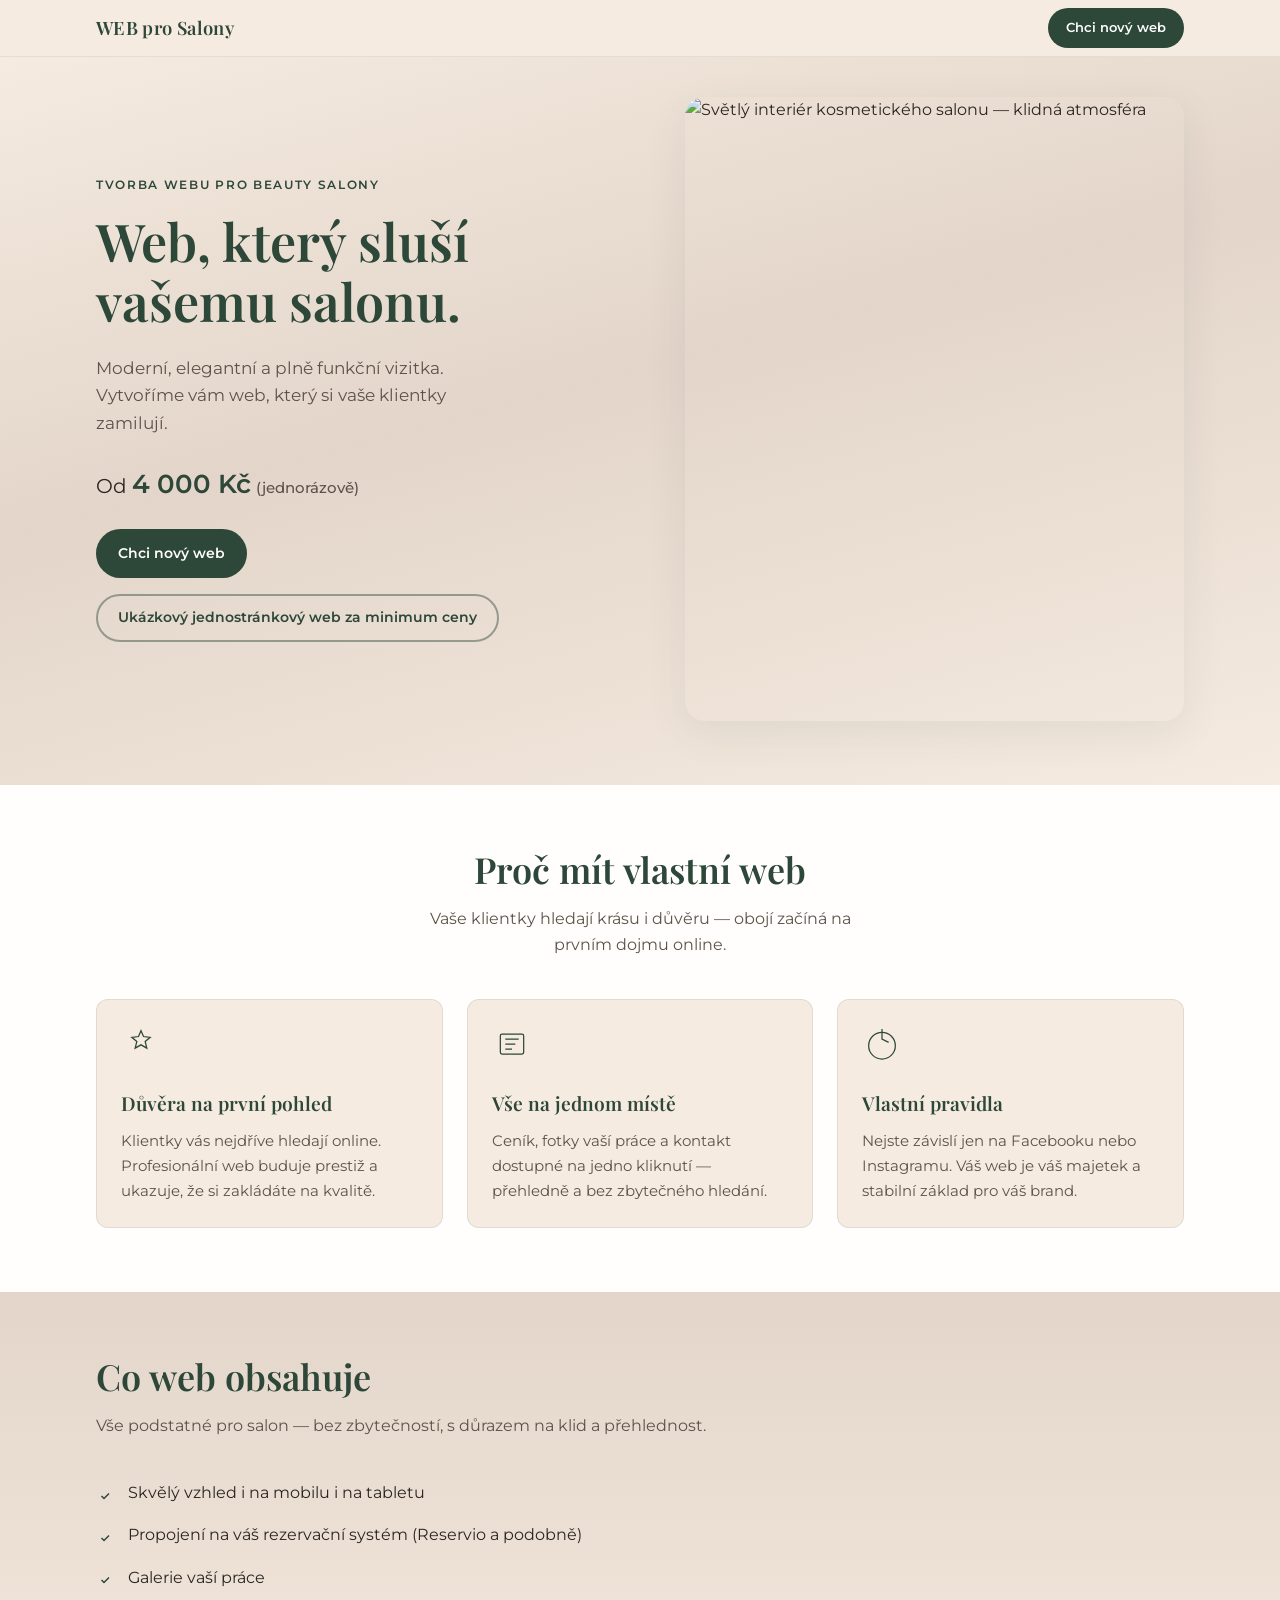
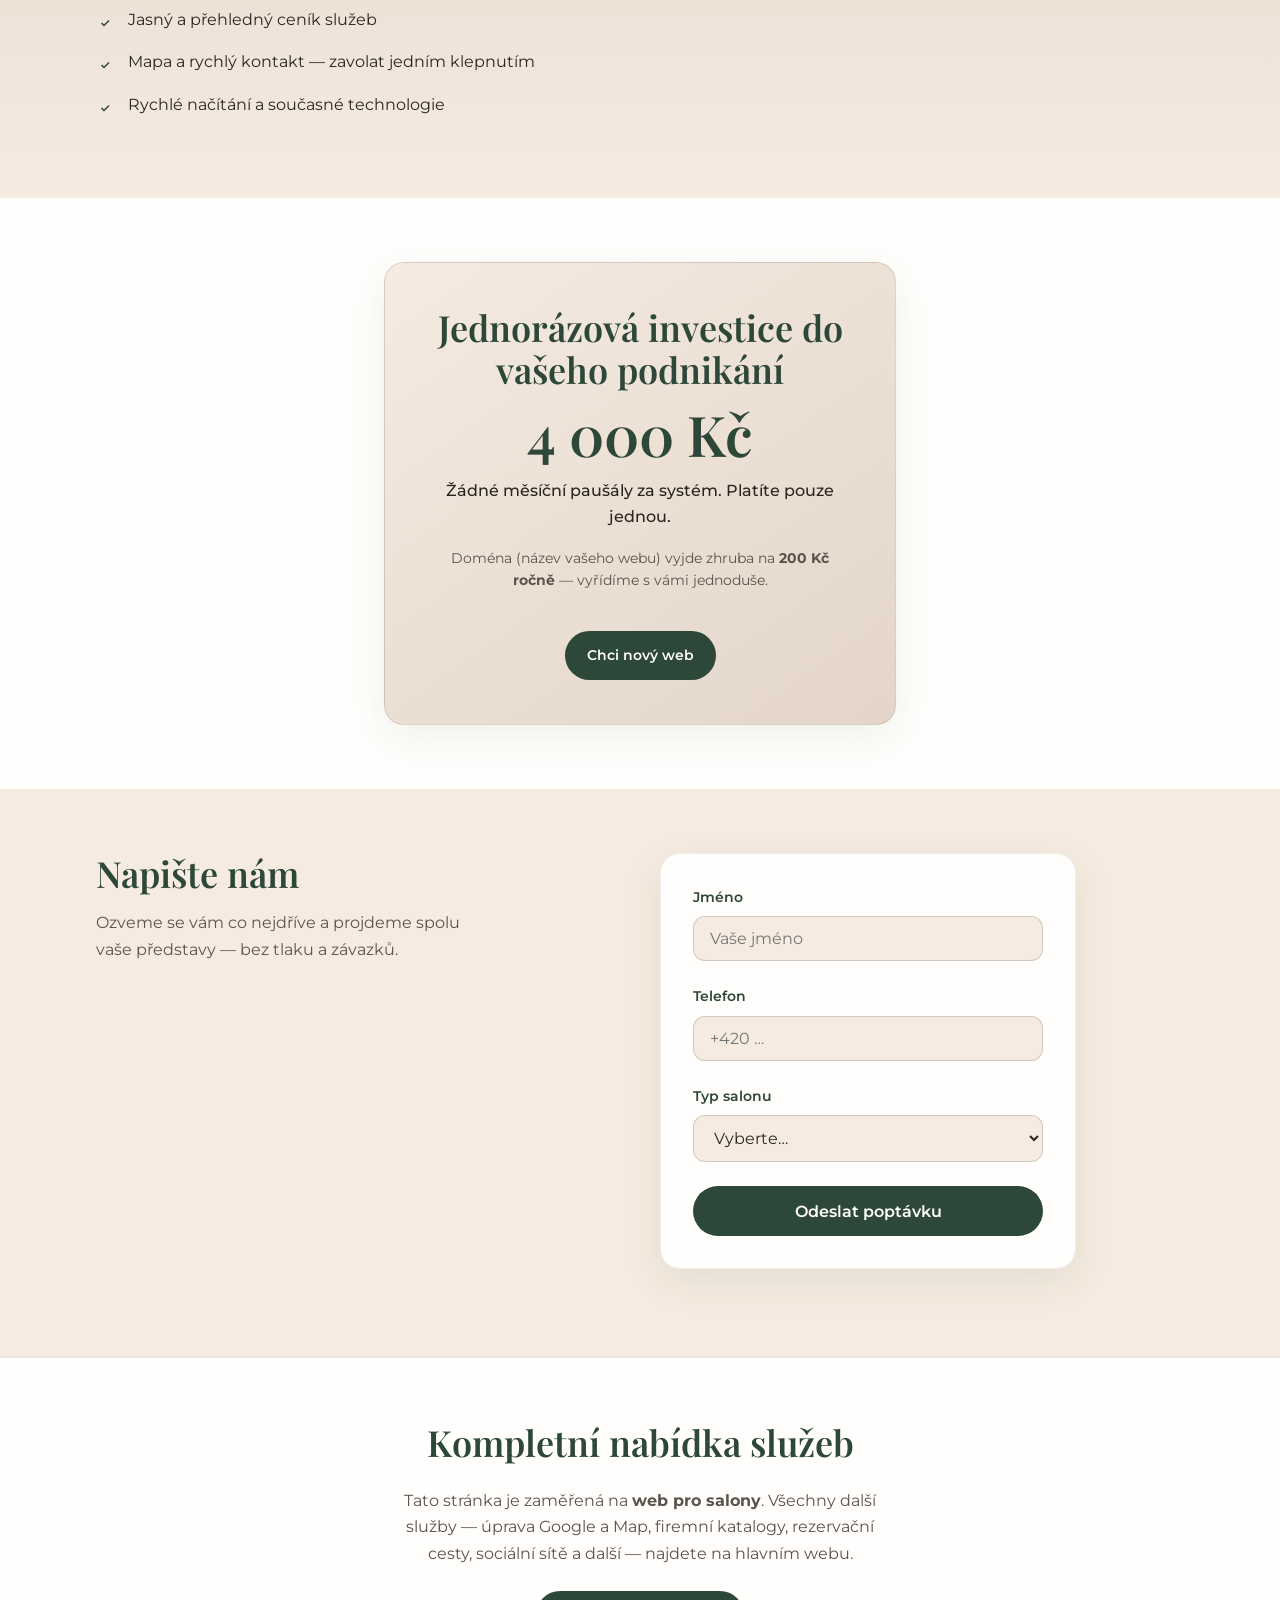
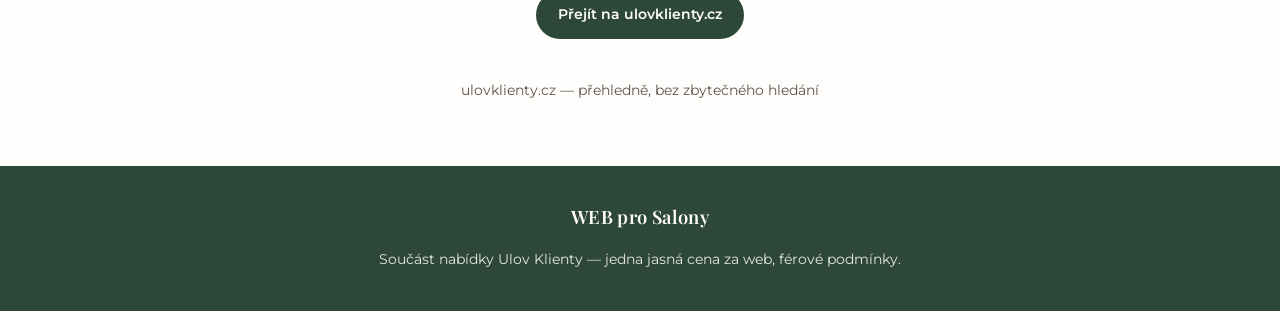
==== index.html @ bde9bd5c "Initial commit: WEB pro Salony + ukazka kadernictvi Made-with: Cursor" ====
<!DOCTYPE html>
<html lang="cs">
<head>
  <meta charset="UTF-8">
  <meta name="viewport" content="width=device-width, initial-scale=1">
  <meta name="description" content="Tvorba webu pro salony, kadeřnictví a kosmetiku od 4 000 Kč. Elegantní vizitka, rezervace, galerie. Jednorázová platba, bez měsíčních poplatků.">
  <meta name="keywords" content="web pro salon, tvorba webu pro kadeřnictví, web pro kosmetiku, vizitka salonu, webové stránky pro beauty">
  <meta name="author" content="WEB pro Salony">
  <meta name="theme-color" content="#2D4739">
  <meta property="og:title" content="WEB pro Salony — web pro váš salon od 4 000 Kč">
  <meta property="og:description" content="Moderní, elegantní web, který si vaše klientky zamilují. Jednorázově, bez paušálu.">
  <meta property="og:type" content="website">
  <meta property="og:locale" content="cs_CZ">
  <title>WEB pro Salony — web pro váš salon od 4 000 Kč</title>
  <link rel="preconnect" href="https://fonts.googleapis.com">
  <link rel="preconnect" href="https://fonts.gstatic.com" crossorigin>
  <link href="https://fonts.googleapis.com/css2?family=Montserrat:wght@400;500;600&family=Playfair+Display:ital,wght@0,500;0,600;1,500&display=swap" rel="stylesheet">
  <link rel="stylesheet" href="styles.css">
</head>
<body>
  <a class="skip-link" href="#main">Přeskočit na obsah</a>

  <header class="site-header">
    <div class="wrap site-header__inner">
      <a class="logo" href="#">WEB pro Salony</a>
      <a class="btn btn--small btn--primary" href="#kontakt">Chci nový web</a>
    </div>
  </header>

  <main id="main">
    <section class="hero" aria-labelledby="hero-title">
      <div class="wrap hero__grid">
        <div class="hero__content">
          <p class="eyebrow">Tvorba webu pro beauty salony</p>
          <h1 id="hero-title">Web, který sluší vašemu salonu.</h1>
          <p class="lead">Moderní, elegantní a plně funkční vizitka. Vytvoříme vám web, který si vaše klientky zamilují.</p>
          <p class="hero__price" aria-label="Cena od čtyř tisíc korun jednorázově">Od <strong>4&nbsp;000&nbsp;Kč</strong> <span class="hero__price-note">(jednorázově)</span></p>
          <div class="hero__actions">
            <a class="btn btn--primary" href="#kontakt">Chci nový web</a>
            <a class="btn btn--ghost" href="ukazka-kadernictvi.html">Ukázkový jednostránkový web za minimum ceny</a>
          </div>
        </div>
        <figure class="hero__figure">
          <img
            src="https://images.unsplash.com/photo-1560066984-138dadb4c035?auto=format&fit=crop&w=720&q=80"
            srcset="https://images.unsplash.com/photo-1560066984-138dadb4c035?auto=format&fit=crop&w=480&q=80 480w,
                    https://images.unsplash.com/photo-1560066984-138dadb4c035?auto=format&fit=crop&w=720&q=80 720w,
                    https://images.unsplash.com/photo-1560066984-138dadb4c035?auto=format&fit=crop&w=960&q=80 960w"
            sizes="(max-width: 768px) 100vw, 42vw"
            width="720"
            height="900"
            alt="Světlý interiér kosmetického salonu — klidná atmosféra"
            fetchpriority="high"
            decoding="async">
        </figure>
      </div>
    </section>

    <section class="section section--why" aria-labelledby="why-title">
      <div class="wrap">
        <h2 id="why-title">Proč mít vlastní web</h2>
        <p class="section__intro">Vaše klientky hledají krásu i důvěru — obojí začíná na prvním dojmu online.</p>
        <ul class="cards cards--3">
          <li class="card">
            <div class="card__icon" aria-hidden="true">
              <svg viewBox="0 0 48 48" width="40" height="40" fill="none" stroke="currentColor" stroke-width="1.5"><path d="M24 8l3 7 8 1-6 5 2 8-7-4-7 4 2-8-6-5 8-1z"/></svg>
            </div>
            <h3 class="card__title">Důvěra na první pohled</h3>
            <p>Klientky vás nejdříve hledají online. Profesionální web buduje prestiž a ukazuje, že si zakládáte na kvalitě.</p>
          </li>
          <li class="card">
            <div class="card__icon" aria-hidden="true">
              <svg viewBox="0 0 48 48" width="40" height="40" fill="none" stroke="currentColor" stroke-width="1.5"><rect x="10" y="12" width="28" height="24" rx="2"/><path d="M16 18h16M16 24h12M16 30h8"/></svg>
            </div>
            <h3 class="card__title">Vše na jednom místě</h3>
            <p>Ceník, fotky vaší práce a kontakt dostupné na jedno kliknutí — přehledně a bez zbytečného hledání.</p>
          </li>
          <li class="card">
            <div class="card__icon" aria-hidden="true">
              <svg viewBox="0 0 48 48" width="40" height="40" fill="none" stroke="currentColor" stroke-width="1.5"><path d="M24 6v12l8 4"/><circle cx="24" cy="26" r="16"/></svg>
            </div>
            <h3 class="card__title">Vlastní pravidla</h3>
            <p>Nejste závislí jen na Facebooku nebo Instagramu. Váš web je váš majetek a stabilní základ pro váš brand.</p>
          </li>
        </ul>
      </div>
    </section>

    <section class="section section--features" aria-labelledby="features-title">
      <div class="wrap features">
        <div class="features__text">
          <h2 id="features-title">Co web obsahuje</h2>
          <p class="section__intro">Vše podstatné pro salon — bez zbytečností, s důrazem na klid a přehlednost.</p>
        </div>
        <ul class="checklist">
          <li>Skvělý vzhled i na mobilu i na tabletu</li>
          <li>Propojení na váš rezervační systém (Reservio a podobně)</li>
          <li>Galerie vaší práce</li>
          <li>Jasný a přehledný ceník služeb</li>
          <li>Mapa a rychlý kontakt — zavolat jedním klepnutím</li>
          <li>Rychlé načítání a současné technologie</li>
        </ul>
      </div>
    </section>

    <section class="section section--pricing" aria-labelledby="pricing-title">
      <div class="wrap">
        <div class="pricing-box">
          <h2 id="pricing-title">Jednorázová investice do vašeho podnikání</h2>
          <p class="pricing-box__price">4&nbsp;000&nbsp;Kč</p>
          <p class="pricing-box__detail">Žádné měsíční paušály za systém. Platíte pouze jednou.</p>
          <p class="pricing-box__footnote">Doména (název vašeho webu) vyjde zhruba na <strong>200&nbsp;Kč ročně</strong> — vyřídíme s vámi jednoduše.</p>
          <a class="btn btn--primary" href="#kontakt">Chci nový web</a>
        </div>
      </div>
    </section>

    <section class="section section--contact" id="kontakt" aria-labelledby="contact-title" tabindex="-1">
      <div class="wrap contact">
        <div class="contact__intro">
          <h2 id="contact-title">Napište nám</h2>
          <p>Ozveme se vám co nejdříve a projdeme spolu vaše představy — bez tlaku a závazků.</p>
        </div>
        <form class="form" name="poptavka" method="POST" data-netlify="true" netlify-honeypot="bot-field" action="/thank-you.html">
          <input type="hidden" name="form-name" value="poptavka">
          <p class="honeypot" aria-hidden="true">
            <label>Nevyplňujte: <input name="bot-field"></label>
          </p>
          <div class="form__row">
            <label for="jmeno">Jméno</label>
            <input id="jmeno" name="jmeno" type="text" autocomplete="name" required placeholder="Vaše jméno">
          </div>
          <div class="form__row">
            <label for="telefon">Telefon</label>
            <input id="telefon" name="telefon" type="tel" autocomplete="tel" required placeholder="+420 …">
          </div>
          <div class="form__row">
            <label for="typ-salonu">Typ salonu</label>
            <select id="typ-salonu" name="typ_salonu" required>
              <option value="" disabled selected>Vyberte…</option>
              <option value="kadernictvi">Kadeřnictví</option>
              <option value="kosmetika">Kosmetika</option>
              <option value="nehty">Nehtové studio</option>
              <option value="masaz">Masáže / wellness</option>
              <option value="jine">Jiný beauty provoz</option>
            </select>
          </div>
          <button class="btn btn--primary btn--block" type="submit">Odeslat poptávku</button>
        </form>
      </div>
    </section>

    <section class="section section--hub" aria-labelledby="hub-title">
      <div class="wrap hub">
        <h2 id="hub-title">Kompletní nabídka služeb</h2>
        <p class="hub__lead">Tato stránka je zaměřená na <strong>web pro salony</strong>. Všechny další služby — úprava Google a Map, firemní katalogy, rezervační cesty, sociální sítě a další — najdete na hlavním webu.</p>
        <a class="btn btn--primary hub__cta" href="https://ulovklienty.cz" target="_blank" rel="noopener noreferrer">Přejít na ulovklienty.cz</a>
        <p class="hub__note">ulovklienty.cz — přehledně, bez zbytečného hledání</p>
      </div>
    </section>
  </main>

  <footer class="site-footer">
    <div class="wrap site-footer__inner">
      <span class="logo logo--footer">WEB pro Salony</span>
      <p class="site-footer__copy">Součást nabídky Ulov Klienty — jedna jasná cena za web, férové podmínky.</p>
    </div>
  </footer>

  <script src="script.js" defer></script>
</body>
</html>
---- styles.css ----
/* WEB pro Salony — mobile first, performance-oriented */

:root {
  --bg: #F5EBE0;
  --bg-alt: #E3D5CA;
  --accent: #2D4739;
  --accent-hover: #24382d;
  --text: #2a2520;
  --text-muted: #5c534a;
  --white: #fffefc;
  --radius: 12px;
  --radius-lg: 20px;
  --shadow: 0 12px 40px rgba(45, 71, 57, 0.08);
  --font-serif: "Playfair Display", Georgia, serif;
  --font-sans: "Montserrat", system-ui, -apple-system, sans-serif;
  --space-xs: 0.5rem;
  --space-sm: 1rem;
  --space-md: 1.5rem;
  --space-lg: 2.5rem;
  --space-xl: 4rem;
  --max: 72rem;
}

*,
*::before,
*::after {
  box-sizing: border-box;
}

html {
  scroll-behavior: smooth;
}

body {
  margin: 0;
  font-family: var(--font-sans);
  font-size: 1rem;
  line-height: 1.65;
  color: var(--text);
  background: var(--bg);
  -webkit-font-smoothing: antialiased;
}

img {
  max-width: 100%;
  height: auto;
  display: block;
}

.skip-link {
  position: absolute;
  left: -9999px;
  top: 0;
  z-index: 100;
  padding: var(--space-sm) var(--space-md);
  background: var(--accent);
  color: var(--white);
  text-decoration: none;
  font-weight: 600;
}

.skip-link:focus {
  left: var(--space-sm);
  top: var(--space-sm);
}

.wrap {
  width: 100%;
  max-width: var(--max);
  margin-inline: auto;
  padding-inline: clamp(1rem, 4vw, 2rem);
}

/* Header */
.site-header {
  position: sticky;
  top: 0;
  z-index: 50;
  background: color-mix(in srgb, var(--bg) 92%, transparent);
  backdrop-filter: blur(10px);
  border-bottom: 1px solid color-mix(in srgb, var(--accent) 8%, transparent);
}

.site-header__inner {
  display: flex;
  align-items: center;
  justify-content: space-between;
  min-height: 3.5rem;
  padding-block: var(--space-xs);
}

.logo {
  font-family: var(--font-serif);
  font-weight: 600;
  font-size: clamp(1rem, 2.8vw, 1.15rem);
  color: var(--accent);
  text-decoration: none;
  letter-spacing: 0.02em;
  line-height: 1.2;
}

.logo--footer {
  color: var(--white);
}

/* Buttons */
.btn {
  display: inline-flex;
  align-items: center;
  justify-content: center;
  gap: 0.35em;
  padding: 0.65rem 1.25rem;
  font-family: var(--font-sans);
  font-size: 0.9rem;
  font-weight: 600;
  text-decoration: none;
  border-radius: 999px;
  border: 2px solid transparent;
  cursor: pointer;
  transition: background 0.2s, color 0.2s, border-color 0.2s, transform 0.15s;
}

/* Zabránit výchozí modré / fialové u odkazů-tlačítek */
.btn:link,
.btn:visited {
  text-decoration: none;
}

.btn--primary:link,
.btn--primary:visited {
  color: var(--white);
}

.btn--ghost:link,
.btn--ghost:visited {
  color: var(--accent);
}

.btn:active {
  transform: scale(0.98);
}

.btn--small {
  padding: 0.45rem 1rem;
  font-size: 0.8rem;
}

.btn--primary {
  background: var(--accent);
  color: var(--white);
}

.btn--primary:hover,
.btn--primary:focus-visible {
  background: var(--accent-hover);
  outline: none;
}

.btn--ghost {
  background: transparent;
  color: var(--accent);
  border: 2px solid color-mix(in srgb, var(--accent) 45%, transparent);
}

.btn--ghost:hover,
.btn--ghost:focus-visible {
  background: color-mix(in srgb, var(--accent) 10%, transparent);
  border-color: var(--accent);
  outline: none;
}

.hero__actions {
  display: flex;
  flex-direction: column;
  align-items: stretch;
  gap: var(--space-sm);
  width: 100%;
}

@media (min-width: 520px) {
  .hero__actions {
    flex-direction: row;
    flex-wrap: wrap;
    align-items: center;
  }

  .hero__actions .btn {
    width: auto;
    text-align: center;
  }
}

.btn--block {
  width: 100%;
  padding: 0.85rem 1.5rem;
  font-size: 1rem;
}

/* Hero */
.hero {
  padding-block: var(--space-lg) var(--space-xl);
  background: linear-gradient(165deg, var(--bg) 0%, var(--bg-alt) 45%, var(--bg) 100%);
}

.hero__grid {
  display: grid;
  gap: var(--space-lg);
  align-items: center;
}

.hero__content {
  order: 2;
}

.hero__figure {
  order: 1;
  margin: 0;
  border-radius: var(--radius-lg);
  overflow: hidden;
  box-shadow: var(--shadow);
}

.hero__figure img {
  width: 100%;
  aspect-ratio: 4 / 5;
  object-fit: cover;
}

.eyebrow {
  font-size: 0.75rem;
  font-weight: 600;
  letter-spacing: 0.14em;
  text-transform: uppercase;
  color: var(--accent);
  margin: 0 0 var(--space-sm);
}

.hero h1,
.section h2 {
  font-family: var(--font-serif);
  font-weight: 600;
  line-height: 1.15;
  color: var(--accent);
  margin: 0 0 var(--space-md);
}

.hero h1 {
  font-size: clamp(2rem, 6vw, 3.25rem);
}

.lead {
  font-size: 1.05rem;
  color: var(--text-muted);
  margin: 0 0 var(--space-md);
  max-width: 36ch;
}

.hero__price {
  font-size: 1.25rem;
  margin: 0 0 var(--space-md);
  color: var(--text);
}

.hero__price strong {
  font-size: 1.65rem;
  font-weight: 600;
  color: var(--accent);
}

.hero__price-note {
  font-size: 0.95rem;
  color: var(--text-muted);
  font-weight: 500;
}

/* Sections */
.section {
  padding-block: var(--space-xl);
}

.section h2 {
  font-size: clamp(1.65rem, 4vw, 2.25rem);
  text-align: center;
}

.section__intro {
  text-align: center;
  color: var(--text-muted);
  max-width: 42ch;
  margin: -0.5rem auto var(--space-lg);
}

.section--why {
  background: var(--white);
}

.section--features {
  background: linear-gradient(180deg, var(--bg-alt) 0%, var(--bg) 100%);
}

.section--pricing {
  background: var(--white);
}

.section--contact {
  padding-bottom: calc(var(--space-xl) + var(--space-md));
}

/* Odkaz na hlavní hub služeb */
.section--hub {
  background: var(--white);
  border-top: 1px solid color-mix(in srgb, var(--accent) 12%, transparent);
  padding-block: var(--space-xl);
}

.hub {
  text-align: center;
  max-width: 36rem;
  margin-inline: auto;
}

.section--hub h2 {
  margin-bottom: var(--space-md);
}

.hub__lead {
  margin: 0 0 var(--space-md);
  color: var(--text-muted);
  line-height: 1.65;
}

.hub__cta {
  margin-bottom: var(--space-sm);
}

.hub__note {
  margin: var(--space-md) 0 0;
  font-size: 0.85rem;
  color: var(--text-muted);
}

/* Cards */
.cards {
  list-style: none;
  margin: 0;
  padding: 0;
  display: grid;
  gap: var(--space-md);
}

.card {
  background: var(--bg);
  border-radius: var(--radius);
  padding: var(--space-md);
  border: 1px solid color-mix(in srgb, var(--accent) 10%, transparent);
}

.card__icon {
  color: var(--accent);
  margin-bottom: var(--space-sm);
}

.card__title {
  font-family: var(--font-serif);
  font-size: 1.2rem;
  font-weight: 600;
  color: var(--accent);
  margin: 0 0 var(--space-xs);
}

.card p {
  margin: 0;
  font-size: 0.95rem;
  color: var(--text-muted);
}

/* Features checklist */
.features__text {
  margin-bottom: var(--space-md);
}

.checklist {
  list-style: none;
  margin: 0;
  padding: 0;
  max-width: 36rem;
  margin-inline: auto;
}

.checklist li {
  position: relative;
  padding-left: 2rem;
  margin-bottom: var(--space-sm);
  color: var(--text);
}

.checklist li::before {
  content: "";
  position: absolute;
  left: 0;
  top: 0.45em;
  width: 1.1rem;
  height: 1.1rem;
  border-radius: 4px;
  background: var(--accent);
  mask: url("data:image/svg+xml,%3Csvg xmlns='http://www.w3.org/2000/svg' viewBox='0 0 24 24' fill='none' stroke='white' stroke-width='3'%3E%3Cpath d='M5 12l5 5L20 7'/%3E%3C/svg%3E") center / 70% no-repeat;
  -webkit-mask: url("data:image/svg+xml,%3Csvg xmlns='http://www.w3.org/2000/svg' viewBox='0 0 24 24' fill='none' stroke='white' stroke-width='3'%3E%3Cpath d='M5 12l5 5L20 7'/%3E%3C/svg%3E") center / 70% no-repeat;
}

/* Pricing */
.pricing-box {
  max-width: 32rem;
  margin-inline: auto;
  text-align: center;
  background: linear-gradient(145deg, var(--bg) 0%, var(--bg-alt) 100%);
  border-radius: var(--radius-lg);
  padding: clamp(1.75rem, 5vw, 2.75rem);
  border: 1px solid color-mix(in srgb, var(--accent) 12%, transparent);
  box-shadow: var(--shadow);
}

.pricing-box h2 {
  margin-bottom: var(--space-sm);
}

.pricing-box__price {
  font-family: var(--font-serif);
  font-size: clamp(2.5rem, 8vw, 3.5rem);
  font-weight: 600;
  color: var(--accent);
  margin: 0 0 var(--space-sm);
  line-height: 1;
}

.pricing-box__detail {
  margin: 0 0 var(--space-sm);
  font-weight: 500;
}

.pricing-box__footnote {
  font-size: 0.9rem;
  color: var(--text-muted);
  margin: 0 0 var(--space-lg);
  line-height: 1.55;
}

/* Contact */
.contact {
  display: grid;
  gap: var(--space-lg);
}

.contact__intro h2 {
  text-align: left;
  margin-bottom: var(--space-sm);
}

.contact__intro p {
  margin: 0;
  color: var(--text-muted);
  max-width: 36ch;
}

.form {
  background: var(--white);
  border-radius: var(--radius-lg);
  padding: clamp(1.25rem, 4vw, 2rem);
  border: 1px solid color-mix(in srgb, var(--accent) 8%, transparent);
  box-shadow: var(--shadow);
  max-width: 26rem;
}

.form__row {
  margin-bottom: var(--space-md);
}

.form label {
  display: block;
  font-size: 0.85rem;
  font-weight: 600;
  color: var(--accent);
  margin-bottom: var(--space-xs);
}

.form input,
.form select {
  width: 100%;
  padding: 0.75rem 1rem;
  font-family: var(--font-sans);
  font-size: 1rem;
  border: 1px solid color-mix(in srgb, var(--text) 18%, transparent);
  border-radius: var(--radius);
  background: var(--bg);
  color: var(--text);
}

.form input:focus-visible,
.form select:focus-visible {
  outline: 2px solid var(--accent);
  outline-offset: 2px;
}

.honeypot {
  position: absolute;
  left: -9999px;
  height: 0;
  overflow: hidden;
}

/* Footer */
.site-footer {
  background: var(--accent);
  color: color-mix(in srgb, var(--white) 88%, transparent);
  padding-block: var(--space-lg);
}

.site-footer__inner {
  text-align: center;
}

.site-footer__copy {
  margin: var(--space-sm) 0 0;
  font-size: 0.85rem;
}

/* Tablet+ */
@media (min-width: 640px) {
  .cards--3 {
    grid-template-columns: repeat(3, 1fr);
    gap: var(--space-md);
  }

  .features {
    grid-template-columns: 1fr 1fr;
    align-items: start;
    gap: var(--space-lg);
  }

  .features__text {
    margin-bottom: 0;
  }

  .features__text h2,
  .features__text .section__intro {
    text-align: left;
    margin-left: 0;
    margin-right: 0;
  }

  .features__text .section__intro {
    max-width: none;
  }

  .checklist {
    margin-inline: 0;
  }

  .contact {
    grid-template-columns: 1fr 1fr;
    align-items: start;
  }
}

@media (min-width: 900px) {
  .hero__grid {
    grid-template-columns: 1fr 0.95fr;
    gap: var(--space-xl);
  }

  .hero__content {
    order: 1;
  }

  .hero__figure {
    order: 2;
  }
}

@media (prefers-reduced-motion: reduce) {
  html {
    scroll-behavior: auto;
  }

  .btn {
    transition: none;
  }
}
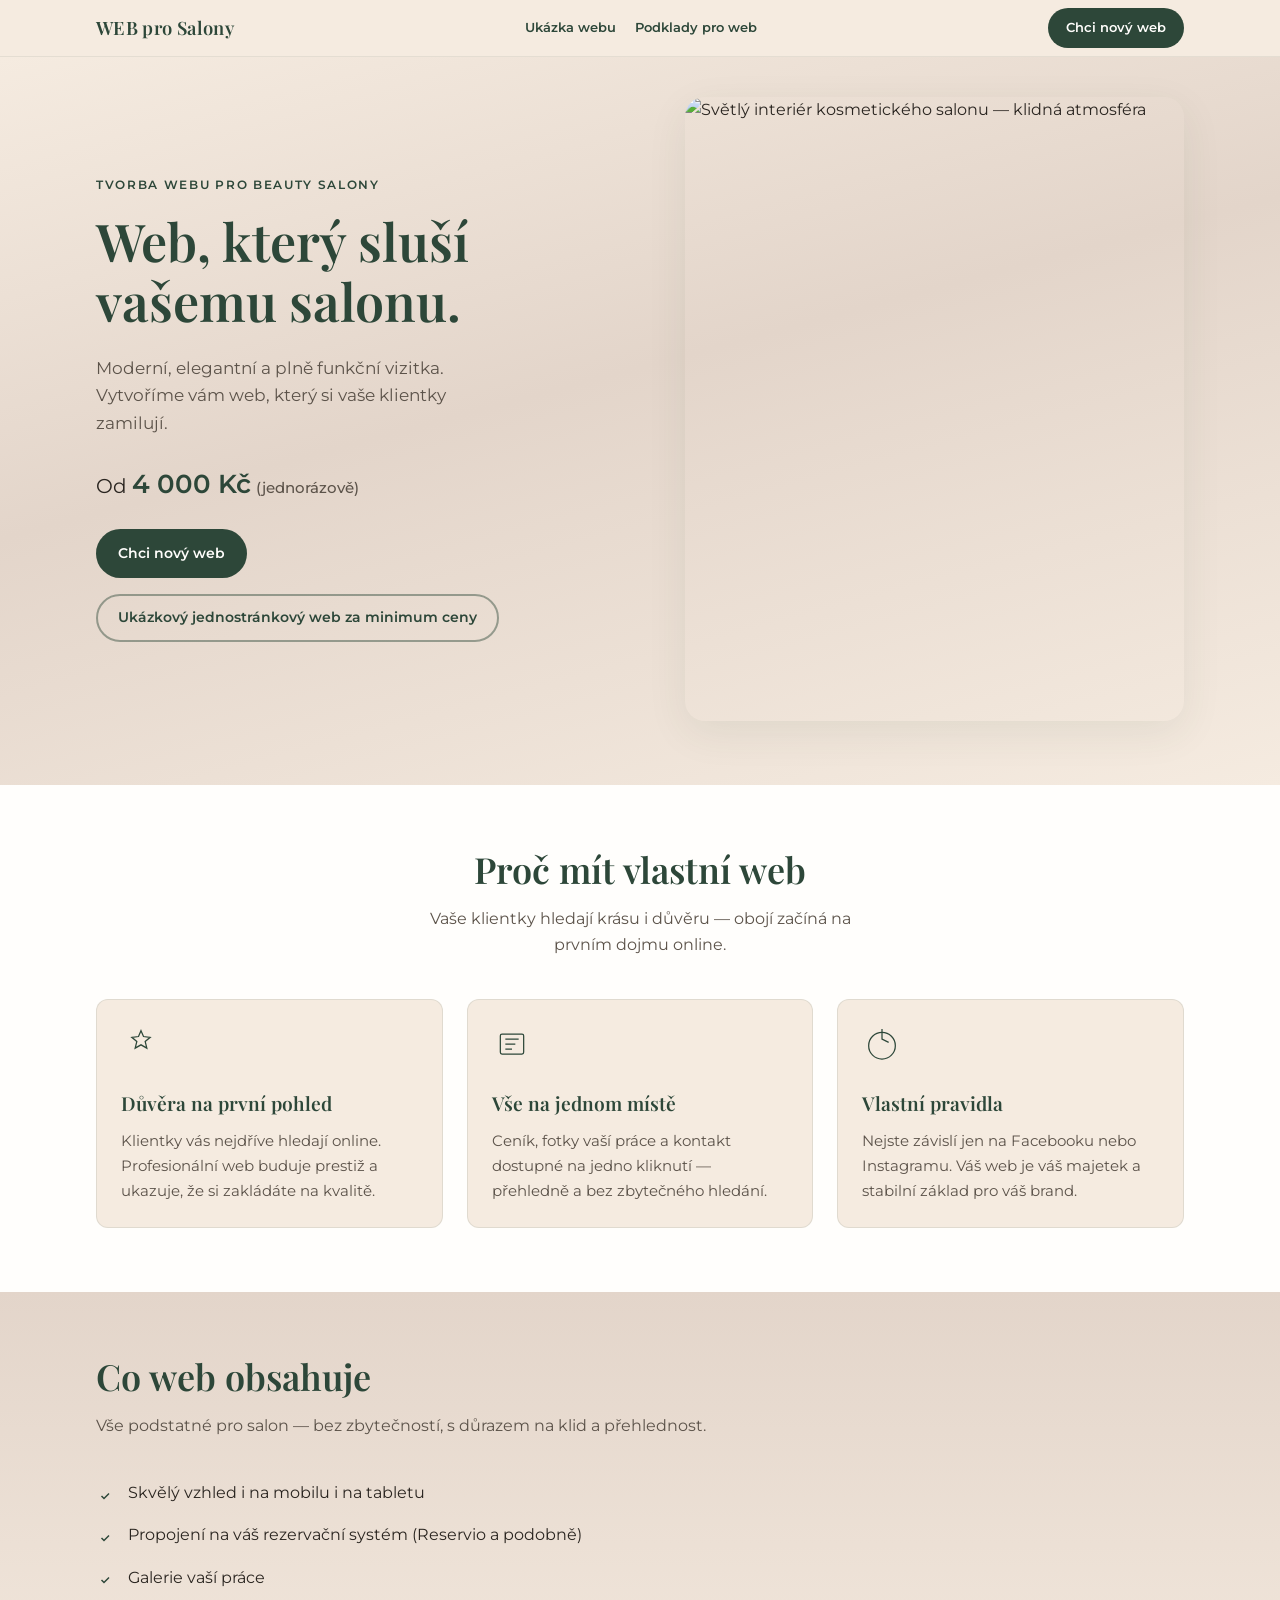
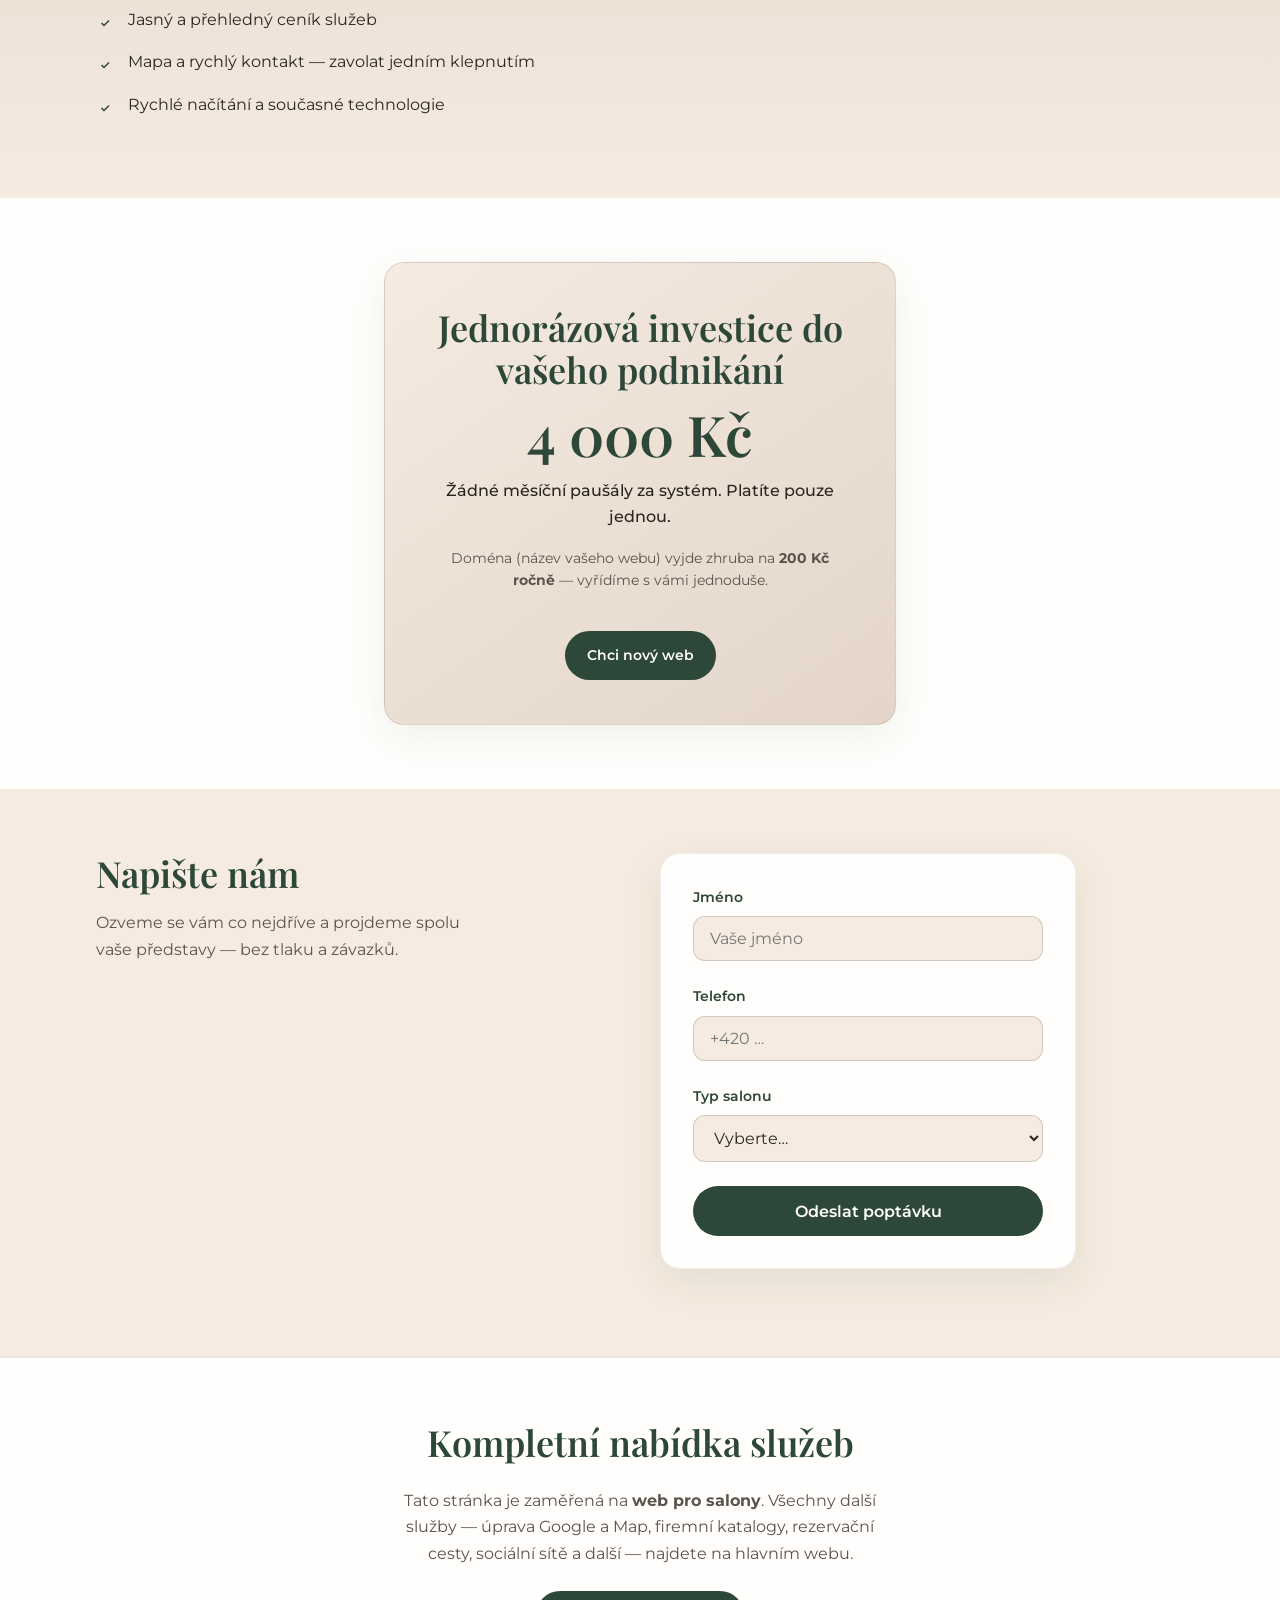
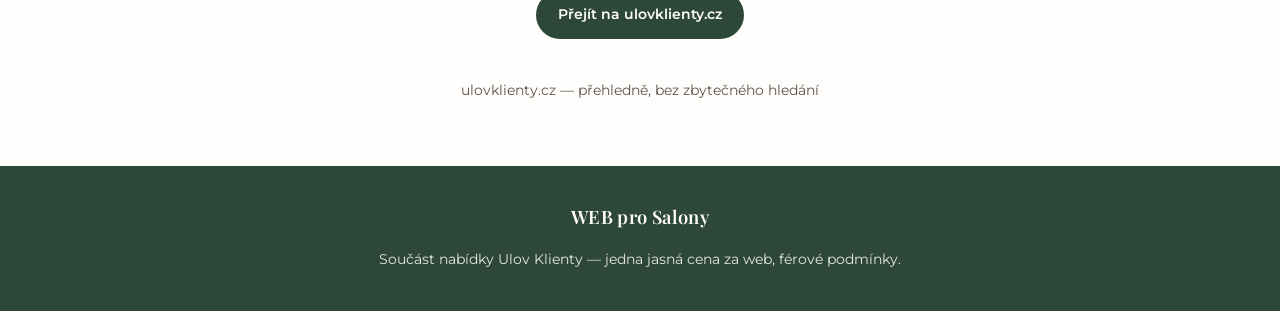
==== commit bdfc8e6b: "Přidat stránku Podklady pro web, menu v hlavičce, oprava fotky v ukázce Made-with: Cursor" ====
--- a/index.html
+++ b/index.html
@@ -22,7 +22,11 @@
 
   <header class="site-header">
     <div class="wrap site-header__inner">
-      <a class="logo" href="#">WEB pro Salony</a>
+      <a class="logo" href="index.html">WEB pro Salony</a>
+      <nav class="site-header__nav" aria-label="Menu">
+        <a href="ukazka-kadernictvi.html">Ukázka webu</a>
+        <a href="podklady-pro-vas-web.html">Podklady pro web</a>
+      </nav>
       <a class="btn btn--small btn--primary" href="#kontakt">Chci nový web</a>
     </div>
   </header>
--- a/styles.css
+++ b/styles.css
@@ -83,10 +83,47 @@
 
 .site-header__inner {
   display: flex;
+  flex-wrap: wrap;
   align-items: center;
   justify-content: space-between;
+  gap: var(--space-sm);
   min-height: 3.5rem;
   padding-block: var(--space-xs);
+}
+
+.site-header__nav {
+  display: flex;
+  flex-wrap: wrap;
+  align-items: center;
+  gap: 0.65rem 1.15rem;
+  font-size: 0.82rem;
+  font-weight: 600;
+}
+
+.site-header__nav a {
+  color: var(--accent);
+  text-decoration: none;
+  white-space: nowrap;
+}
+
+.site-header__nav a:hover,
+.site-header__nav a:focus-visible {
+  text-decoration: underline;
+}
+
+.site-header__nav a[aria-current="page"] {
+  text-decoration: underline;
+  text-underline-offset: 0.2em;
+}
+
+@media (min-width: 720px) {
+  .site-header__inner {
+    flex-wrap: nowrap;
+  }
+
+  .site-header__nav {
+    margin-inline: auto;
+  }
 }
 
 .logo {
@@ -483,7 +520,8 @@
 }
 
 .form input,
-.form select {
+.form select,
+.form textarea {
   width: 100%;
   padding: 0.75rem 1rem;
   font-family: var(--font-sans);
@@ -494,10 +532,24 @@
   color: var(--text);
 }
 
+.form textarea {
+  resize: vertical;
+  min-height: 6rem;
+  line-height: 1.55;
+}
+
 .form input:focus-visible,
-.form select:focus-visible {
+.form select:focus-visible,
+.form textarea:focus-visible {
   outline: 2px solid var(--accent);
   outline-offset: 2px;
+}
+
+.form input[type="radio"],
+.form input[type="checkbox"] {
+  width: auto;
+  margin-right: 0.5rem;
+  vertical-align: 0.15em;
 }
 
 .honeypot {
@@ -576,6 +628,258 @@
   }
 }
 
+/* Stránka „Podklady pro web“ */
+.brief-hero {
+  padding-block: var(--space-xl);
+}
+
+.brief-hero h1 {
+  font-family: var(--font-serif);
+  font-size: clamp(1.85rem, 4vw, 2.65rem);
+  color: var(--accent);
+  margin: 0 0 var(--space-sm);
+  line-height: 1.15;
+}
+
+.brief-hero .lead {
+  margin-bottom: var(--space-sm);
+}
+
+.brief-hero__note {
+  margin: 0 0 var(--space-md);
+  color: var(--text-muted);
+  max-width: 50rem;
+}
+
+.brief-toc {
+  margin: 0 0 var(--space-lg);
+  padding-left: 1.25rem;
+  max-width: 48rem;
+  color: var(--text);
+}
+
+.brief-toc li {
+  margin-bottom: var(--space-xs);
+}
+
+.brief-toc a {
+  color: var(--accent);
+  font-weight: 600;
+  text-decoration: none;
+}
+
+.brief-toc a:hover,
+.brief-toc a:focus-visible {
+  text-decoration: underline;
+}
+
+.brief-hero__actions {
+  max-width: 40rem;
+}
+
+.brief-section__inner {
+  max-width: 57.5rem;
+  margin-inline: auto;
+}
+
+.brief-section__intro {
+  text-align: left;
+  margin-left: 0;
+  margin-right: 0;
+  max-width: none;
+}
+
+.brief-form.form {
+  max-width: 57.5rem;
+}
+
+.brief-form textarea.tall {
+  min-height: 11rem;
+}
+
+.brief-form textarea.xlarge {
+  min-height: 14rem;
+}
+
+.brief-label-row {
+  display: flex;
+  flex-wrap: wrap;
+  align-items: baseline;
+  justify-content: space-between;
+  gap: var(--space-sm);
+  margin-bottom: var(--space-xs);
+}
+
+.brief-label-row label {
+  margin-bottom: 0;
+}
+
+.brief-label-row--block {
+  margin-bottom: var(--space-sm);
+}
+
+.btn--compact {
+  padding: 0.4rem 0.85rem;
+  font-size: 0.78rem;
+  white-space: normal;
+  text-align: center;
+  max-width: 100%;
+}
+
+.btn--chip {
+  display: inline-flex;
+  padding: 0.2rem 0.55rem;
+  font-size: 0.72rem;
+  font-weight: 600;
+  border: 1px solid color-mix(in srgb, var(--accent) 35%, transparent);
+  border-radius: 6px;
+  background: var(--white);
+  color: var(--accent);
+  text-decoration: none;
+  vertical-align: baseline;
+}
+
+.btn--chip:hover,
+.btn--chip:focus-visible {
+  background: color-mix(in srgb, var(--accent) 8%, transparent);
+  outline: none;
+}
+
+.brief-fieldset {
+  border: none;
+  margin: 0;
+  padding: 0;
+}
+
+.brief-fieldset legend {
+  font-size: 0.85rem;
+  font-weight: 600;
+  color: var(--accent);
+  padding: 0;
+  margin-bottom: var(--space-xs);
+}
+
+.brief-fieldset__lead {
+  margin: 0 0 var(--space-sm);
+  font-size: 0.88rem;
+}
+
+.brief-radiolist,
+.brief-checklist {
+  list-style: none;
+  margin: 0;
+  padding: 0;
+}
+
+.brief-radiolist li,
+.brief-checklist li {
+  margin-bottom: var(--space-xs);
+}
+
+.brief-radiolist label,
+.brief-checklist label {
+  font-weight: 500;
+  color: var(--text);
+  font-size: 0.95rem;
+}
+
+.form-hint {
+  font-size: 0.88rem;
+  color: var(--text-muted);
+  margin: 0 0 var(--space-xs);
+  line-height: 1.5;
+}
+
+.brief-form__status {
+  min-height: 1.5em;
+  margin: var(--space-sm) 0;
+  font-size: 0.9rem;
+}
+
+.brief-form__submit {
+  max-width: 400px;
+}
+
+.brief-form__footnote {
+  margin: var(--space-md) 0 0;
+  font-size: 0.88rem;
+  color: var(--text-muted);
+}
+
+.brief-sample h3 {
+  font-family: var(--font-serif);
+  font-size: 1.1rem;
+  color: var(--accent);
+  margin: var(--space-md) 0 var(--space-xs);
+}
+
+.brief-sample h3:first-child {
+  margin-top: 0;
+}
+
+.brief-sample p {
+  margin: 0 0 var(--space-sm);
+  font-size: 0.95rem;
+  color: var(--text-muted);
+}
+
+.brief-sample p:last-child {
+  margin-bottom: 0;
+}
+
+.brief-desc-block {
+  margin-bottom: var(--space-lg);
+}
+
+.brief-desc-block h3 {
+  font-family: var(--font-serif);
+  font-size: 1.2rem;
+  color: var(--accent);
+  margin: 0 0 var(--space-xs);
+}
+
+.brief-desc-block p {
+  margin: 0 0 var(--space-sm);
+  color: var(--text-muted);
+}
+
+.brief-desc-block .btn {
+  margin: var(--space-xs) 0 var(--space-sm);
+}
+
+.brief-doplnky-list {
+  margin: 0 0 var(--space-lg);
+  padding-left: 1.25rem;
+  color: var(--text);
+}
+
+.brief-doplnky-list li {
+  margin-bottom: var(--space-sm);
+}
+
+.brief-back {
+  margin: 0;
+}
+
+.site-footer__back {
+  margin: var(--space-md) 0 0;
+}
+
+.site-footer__back-link {
+  color: color-mix(in srgb, var(--white) 92%, transparent);
+  font-size: 0.9rem;
+  font-weight: 600;
+}
+
+.site-footer__back-link:hover,
+.site-footer__back-link:focus-visible {
+  color: var(--white);
+}
+
+.brief-checklist li:has(.brief-doplnky-opt:disabled) {
+  opacity: 0.5;
+}
+
 @media (prefers-reduced-motion: reduce) {
   html {
     scroll-behavior: auto;
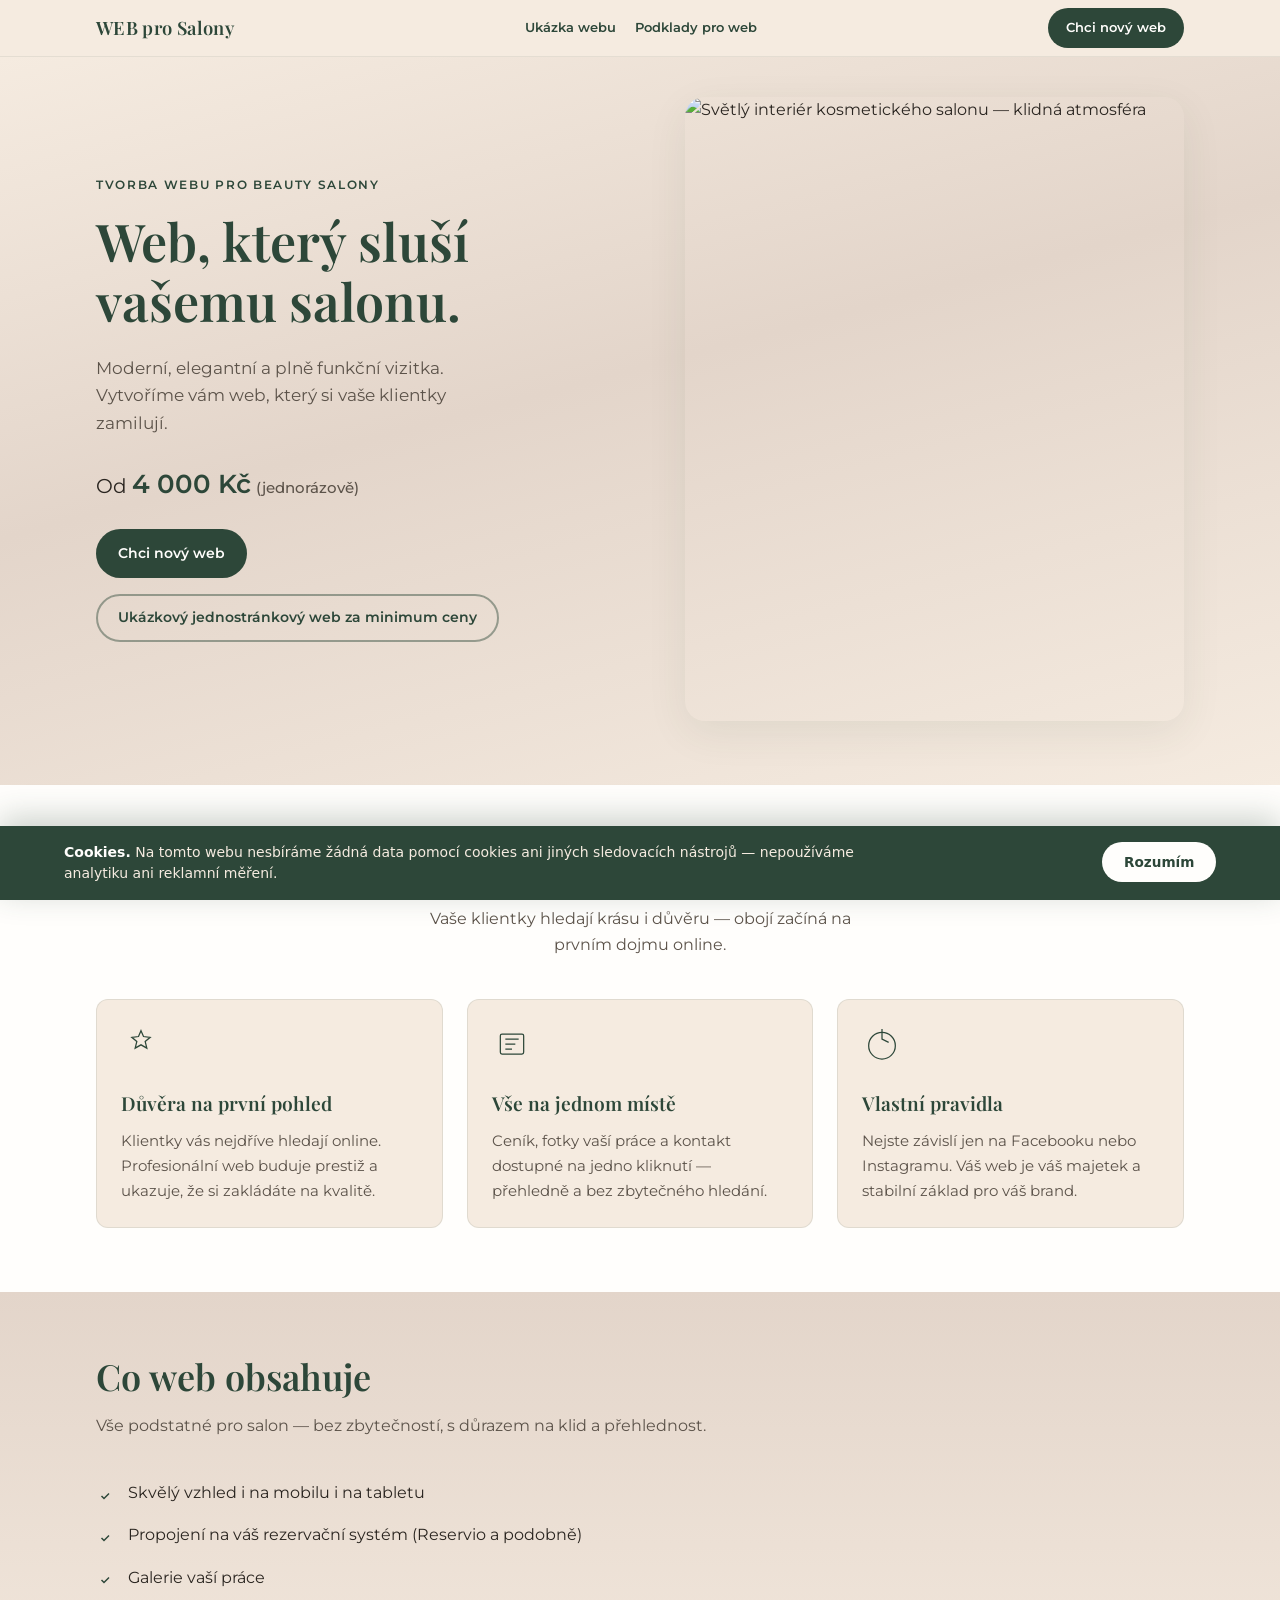
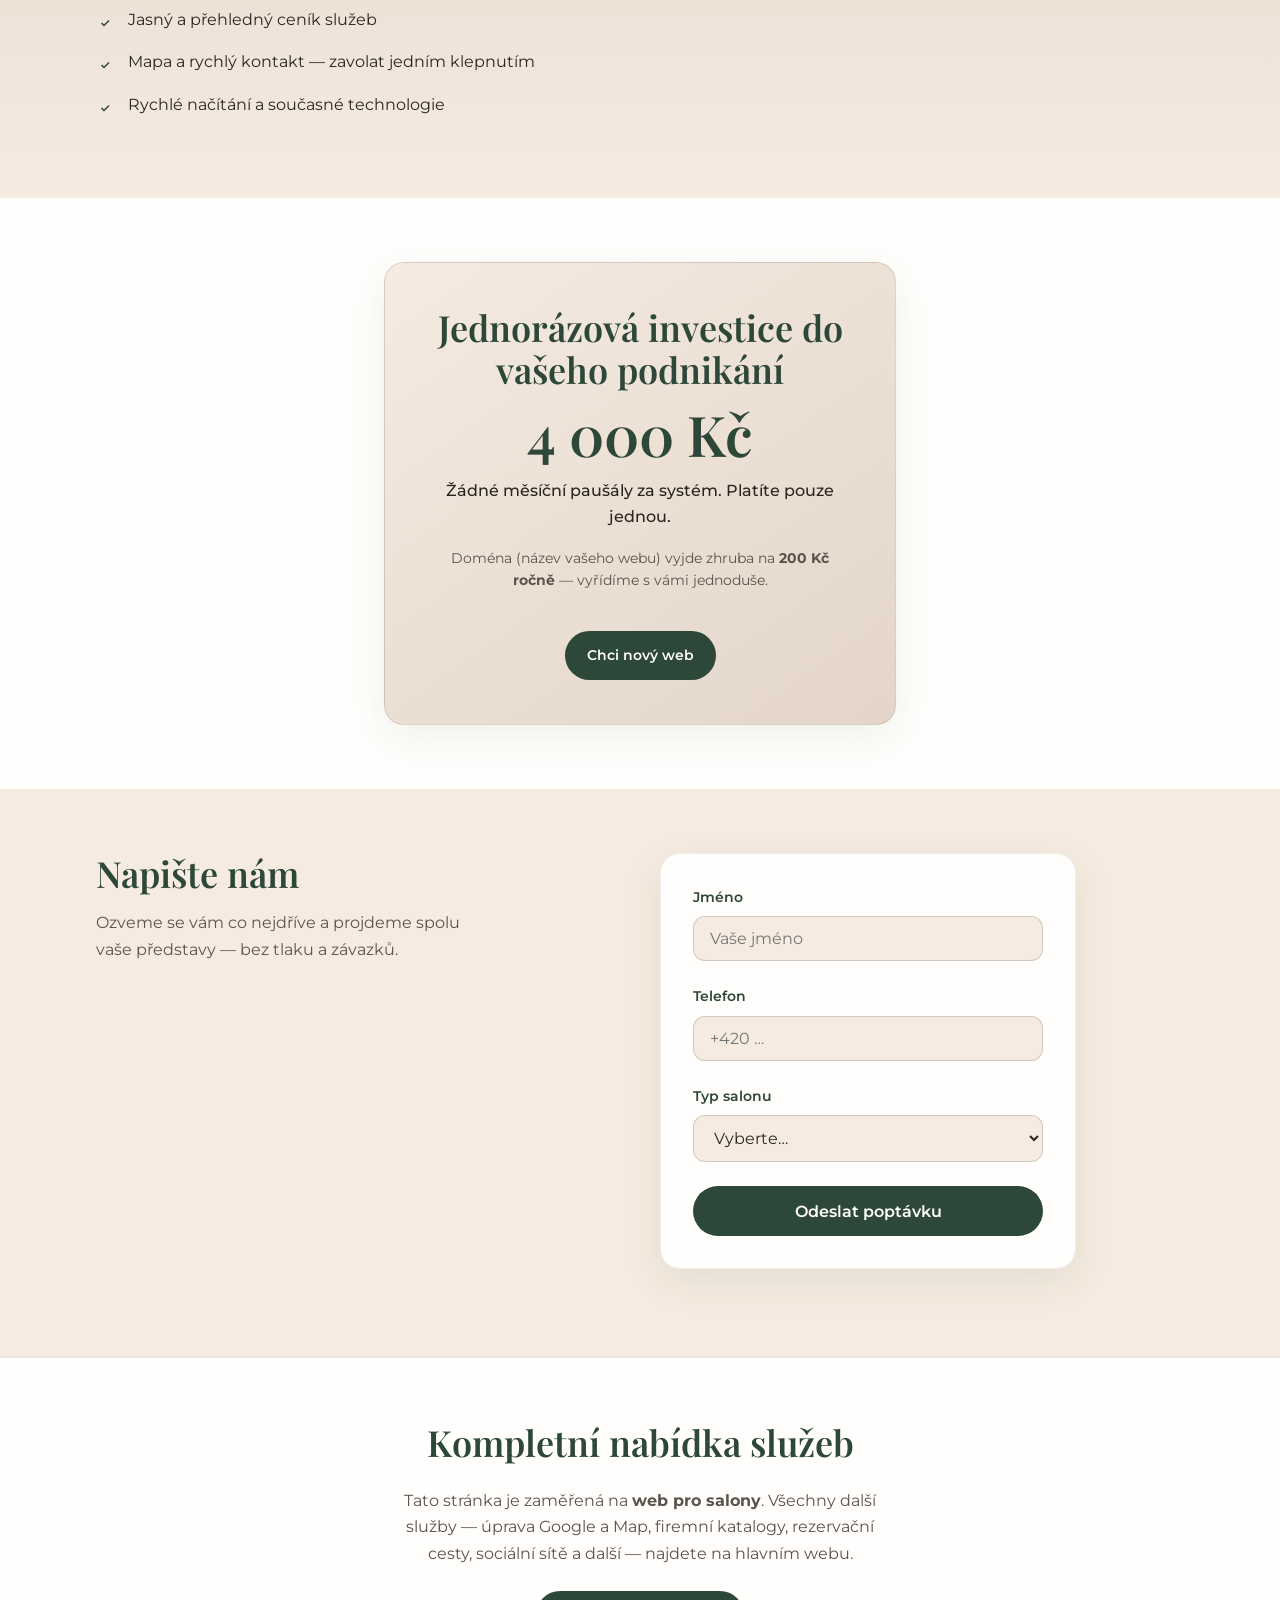
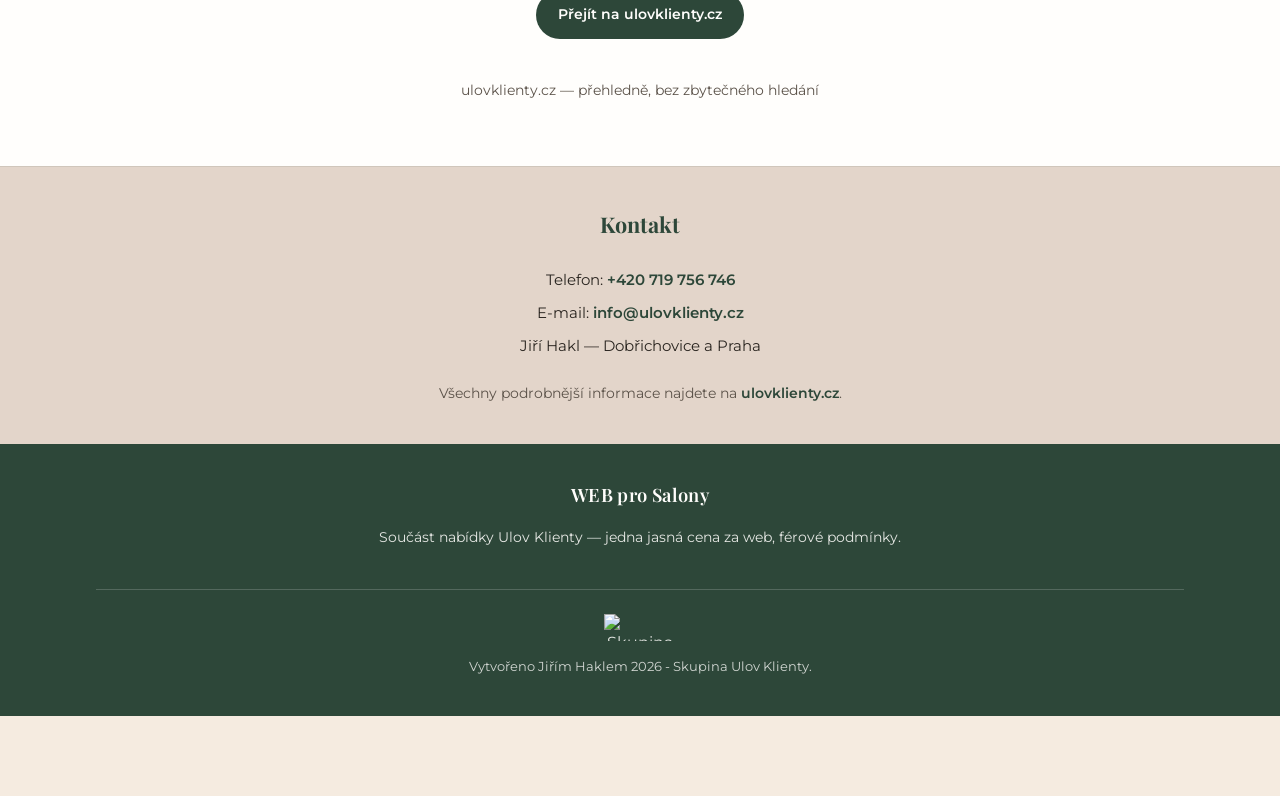
==== commit d797ff7a: "Cookie lišta, favicon a logo v patičce, kontaktní blok, úprava ukázky a menší logo Made-with: Cursor" ====
--- a/index.html
+++ b/index.html
@@ -7,6 +7,9 @@
   <meta name="keywords" content="web pro salon, tvorba webu pro kadeřnictví, web pro kosmetiku, vizitka salonu, webové stránky pro beauty">
   <meta name="author" content="WEB pro Salony">
   <meta name="theme-color" content="#2D4739">
+  <link rel="icon" href="https://haklweb.b-cdn.net/ULOV_KLIENTA/favicon.png" type="image/png">
+  <link rel="apple-touch-icon" href="https://haklweb.b-cdn.net/ULOV_KLIENTA/favicon.png">
+  <link rel="preconnect" href="https://haklweb.b-cdn.net" crossorigin>
   <meta property="og:title" content="WEB pro Salony — web pro váš salon od 4 000 Kč">
   <meta property="og:description" content="Moderní, elegantní web, který si vaše klientky zamilují. Jednorázově, bez paušálu.">
   <meta property="og:type" content="website">
@@ -16,6 +19,7 @@
   <link rel="preconnect" href="https://fonts.gstatic.com" crossorigin>
   <link href="https://fonts.googleapis.com/css2?family=Montserrat:wght@400;500;600&family=Playfair+Display:ital,wght@0,500;0,600;1,500&display=swap" rel="stylesheet">
   <link rel="stylesheet" href="styles.css">
+  <link rel="stylesheet" href="cookie-consent.css">
 </head>
 <body>
   <a class="skip-link" href="#main">Přeskočit na obsah</a>
@@ -164,13 +168,30 @@
     </section>
   </main>
 
+  <section class="site-contact-bottom" aria-labelledby="site-contact-bottom-title">
+    <div class="wrap site-contact-bottom__inner">
+      <h2 id="site-contact-bottom-title">Kontakt</h2>
+      <address class="site-contact-bottom__address">
+        <p>Telefon: <a href="tel:+420719756746">+420&nbsp;719&nbsp;756&nbsp;746</a></p>
+        <p>E-mail: <a href="mailto:info@ulovklienty.cz">info@ulovklienty.cz</a></p>
+        <p>Jiří Hakl — Dobřichovice a Praha</p>
+      </address>
+      <p class="site-contact-bottom__more">Všechny podrobnější informace najdete na <a href="https://ulovklienty.cz/" target="_blank" rel="noopener noreferrer">ulovklienty.cz</a>.</p>
+    </div>
+  </section>
+
   <footer class="site-footer">
     <div class="wrap site-footer__inner">
       <span class="logo logo--footer">WEB pro Salony</span>
       <p class="site-footer__copy">Součást nabídky Ulov Klienty — jedna jasná cena za web, férové podmínky.</p>
+      <div class="site-footer__credit">
+        <img class="site-footer__logo-img" src="https://haklweb.b-cdn.net/ULOV_KLIENTA/New%20Project.webp" width="73" height="27" alt="Skupina Ulov Klienty" loading="lazy" decoding="async">
+        <p class="site-footer__byline">Vytvořeno Jiřím Haklem 2026 - Skupina Ulov Klienty.</p>
+      </div>
     </div>
   </footer>
 
   <script src="script.js" defer></script>
+  <script src="cookie-consent.js" defer></script>
 </body>
 </html>
--- a/styles.css
+++ b/styles.css
@@ -560,6 +560,71 @@
 }
 
 /* Footer */
+/* Kontakt nad patičkou */
+.site-contact-bottom {
+  padding-block: var(--space-lg);
+  background: var(--bg-alt);
+  border-top: 1px solid color-mix(in srgb, var(--accent) 10%, transparent);
+}
+
+.site-contact-bottom__inner {
+  max-width: 36rem;
+  margin-inline: auto;
+  text-align: center;
+}
+
+.site-contact-bottom h2 {
+  font-family: var(--font-serif);
+  font-size: 1.35rem;
+  color: var(--accent);
+  margin: 0 0 var(--space-md);
+}
+
+.site-contact-bottom__address {
+  font-style: normal;
+  margin: 0 0 var(--space-md);
+  font-size: 0.95rem;
+  color: var(--text);
+  line-height: 1.65;
+}
+
+.site-contact-bottom__address p {
+  margin: 0 0 var(--space-xs);
+}
+
+.site-contact-bottom__address p:last-child {
+  margin-bottom: 0;
+}
+
+.site-contact-bottom__address a {
+  color: var(--accent);
+  font-weight: 600;
+  text-decoration: none;
+}
+
+.site-contact-bottom__address a:hover,
+.site-contact-bottom__address a:focus-visible {
+  text-decoration: underline;
+}
+
+.site-contact-bottom__more {
+  margin: 0;
+  font-size: 0.9rem;
+  color: var(--text-muted);
+  line-height: 1.55;
+}
+
+.site-contact-bottom__more a {
+  color: var(--accent);
+  font-weight: 600;
+  text-decoration: none;
+}
+
+.site-contact-bottom__more a:hover,
+.site-contact-bottom__more a:focus-visible {
+  text-decoration: underline;
+}
+
 .site-footer {
   background: var(--accent);
   color: color-mix(in srgb, var(--white) 88%, transparent);
@@ -573,6 +638,29 @@
 .site-footer__copy {
   margin: var(--space-sm) 0 0;
   font-size: 0.85rem;
+}
+
+.site-footer__credit {
+  margin-top: var(--space-lg);
+  padding-top: var(--space-md);
+  border-top: 1px solid color-mix(in srgb, var(--white) 18%, transparent);
+  display: flex;
+  flex-direction: column;
+  align-items: center;
+  gap: var(--space-sm);
+}
+
+.site-footer__logo-img {
+  max-width: min(73px, 29vw);
+  height: auto;
+  display: block;
+}
+
+.site-footer__byline {
+  margin: 0;
+  font-size: 0.8rem;
+  color: color-mix(in srgb, var(--white) 78%, transparent);
+  line-height: 1.5;
 }
 
 /* Tablet+ */
--- a/cookie-consent.css
+++ b/cookie-consent.css
@@ -0,0 +1,92 @@
+/* Informační lišta — žádné sledovací cookies; barvy sladěné s WEB pro Salony */
+
+html.cookie-bar-open {
+  padding-bottom: 6.5rem;
+}
+
+@media (min-width: 640px) {
+  html.cookie-bar-open {
+    padding-bottom: 5rem;
+  }
+}
+
+.cookie-bar {
+  position: fixed;
+  z-index: 9999;
+  left: 0;
+  right: 0;
+  bottom: 0;
+  padding: 1rem clamp(1rem, 4vw, 1.5rem);
+  padding-bottom: max(1rem, env(safe-area-inset-bottom));
+  background: #2d4739;
+  color: #f5ebe0;
+  box-shadow: 0 -8px 32px rgba(45, 71, 57, 0.25);
+  font-family: system-ui, -apple-system, "Segoe UI", sans-serif;
+  font-size: 0.875rem;
+  line-height: 1.5;
+}
+
+.cookie-bar__inner {
+  max-width: 72rem;
+  margin: 0 auto;
+  display: flex;
+  flex-direction: column;
+  gap: 1rem;
+  align-items: stretch;
+}
+
+@media (min-width: 640px) {
+  .cookie-bar__inner {
+    flex-direction: row;
+    align-items: center;
+    justify-content: space-between;
+    gap: 1.25rem;
+  }
+}
+
+.cookie-bar__text {
+  margin: 0;
+  flex: 1;
+  max-width: 52rem;
+}
+
+.cookie-bar__text strong {
+  font-weight: 600;
+  color: #fffefc;
+}
+
+.cookie-bar__btn {
+  flex-shrink: 0;
+  align-self: flex-start;
+  padding: 0.6rem 1.35rem;
+  font: inherit;
+  font-weight: 600;
+  font-size: 0.85rem;
+  color: #2d4739;
+  background: #fffefc;
+  border: none;
+  border-radius: 999px;
+  cursor: pointer;
+  transition: background 0.2s, transform 0.15s;
+}
+
+.cookie-bar__btn:hover,
+.cookie-bar__btn:focus-visible {
+  background: #e3d5ca;
+  outline: 2px solid #fffefc;
+  outline-offset: 2px;
+}
+
+.cookie-bar__btn:active {
+  transform: scale(0.98);
+}
+
+@media (prefers-reduced-motion: reduce) {
+  .cookie-bar__btn {
+    transition: none;
+  }
+
+  .cookie-bar__btn:active {
+    transform: none;
+  }
+}
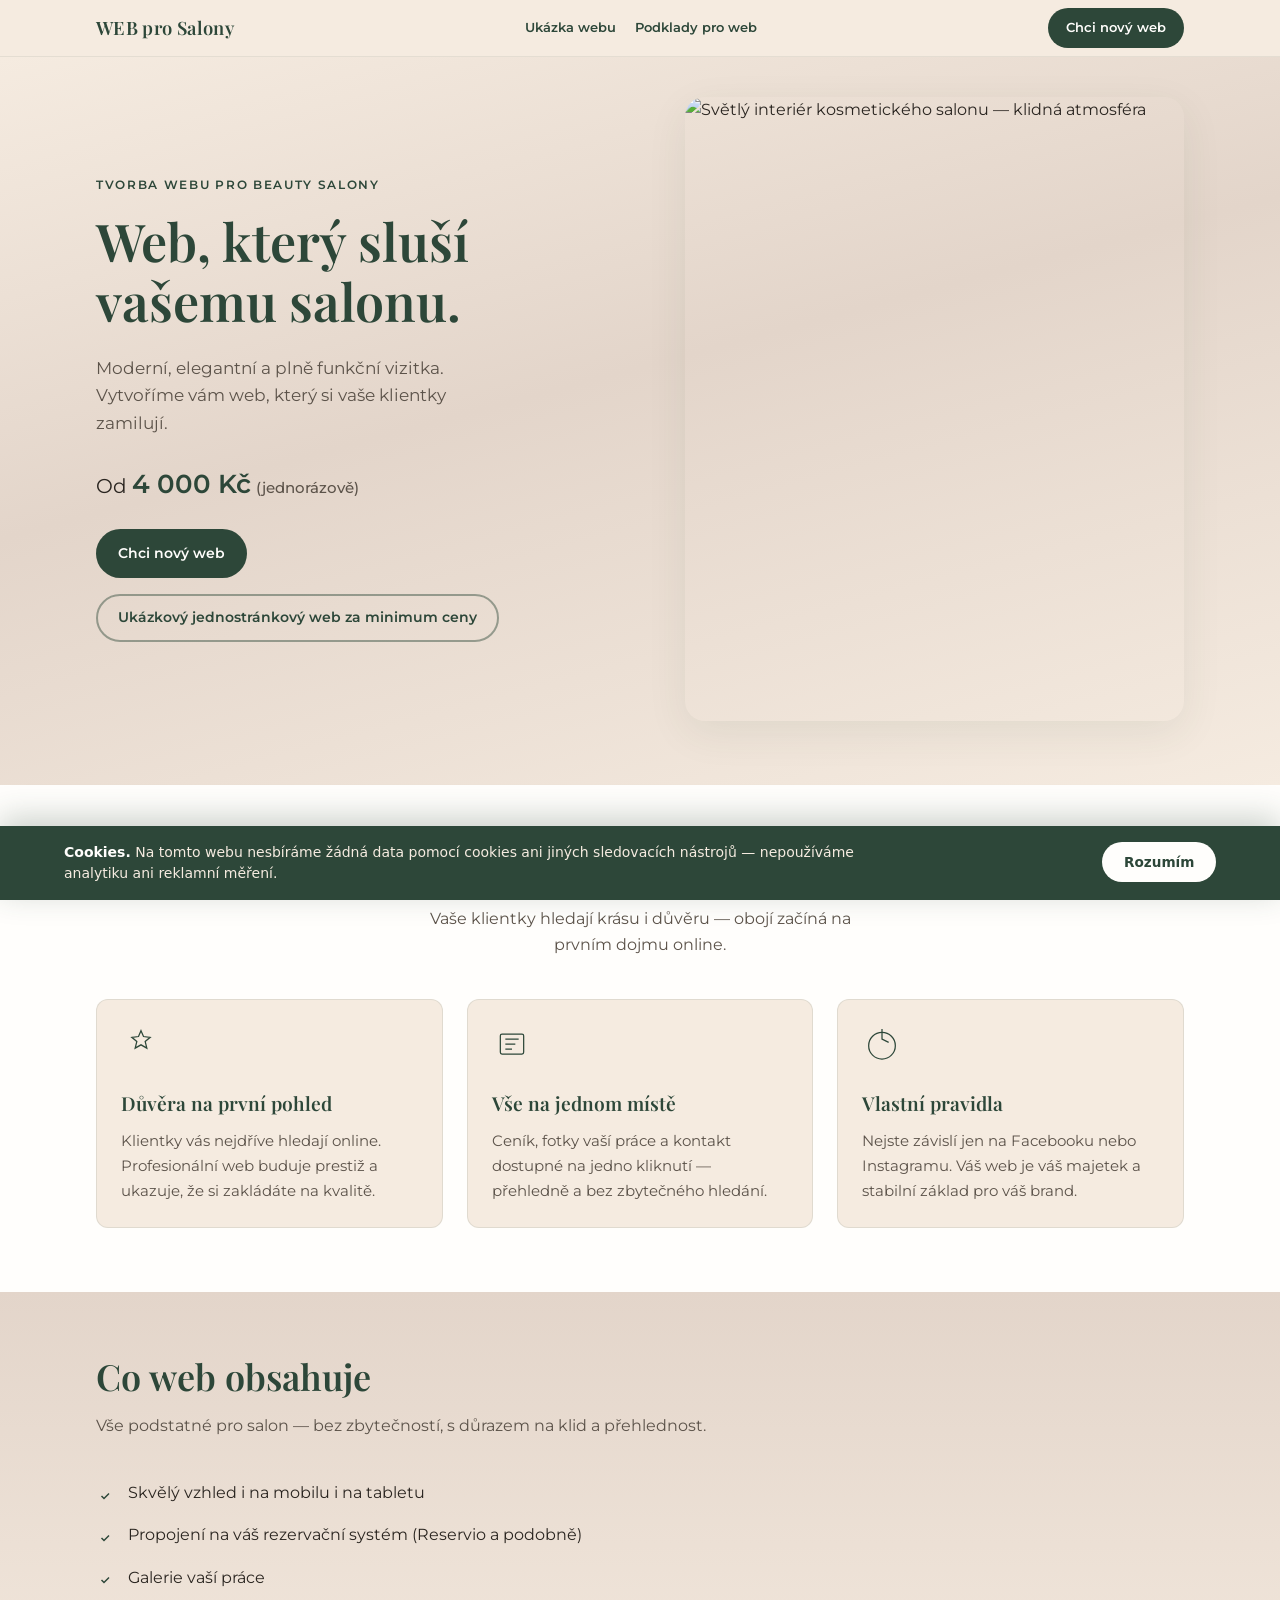
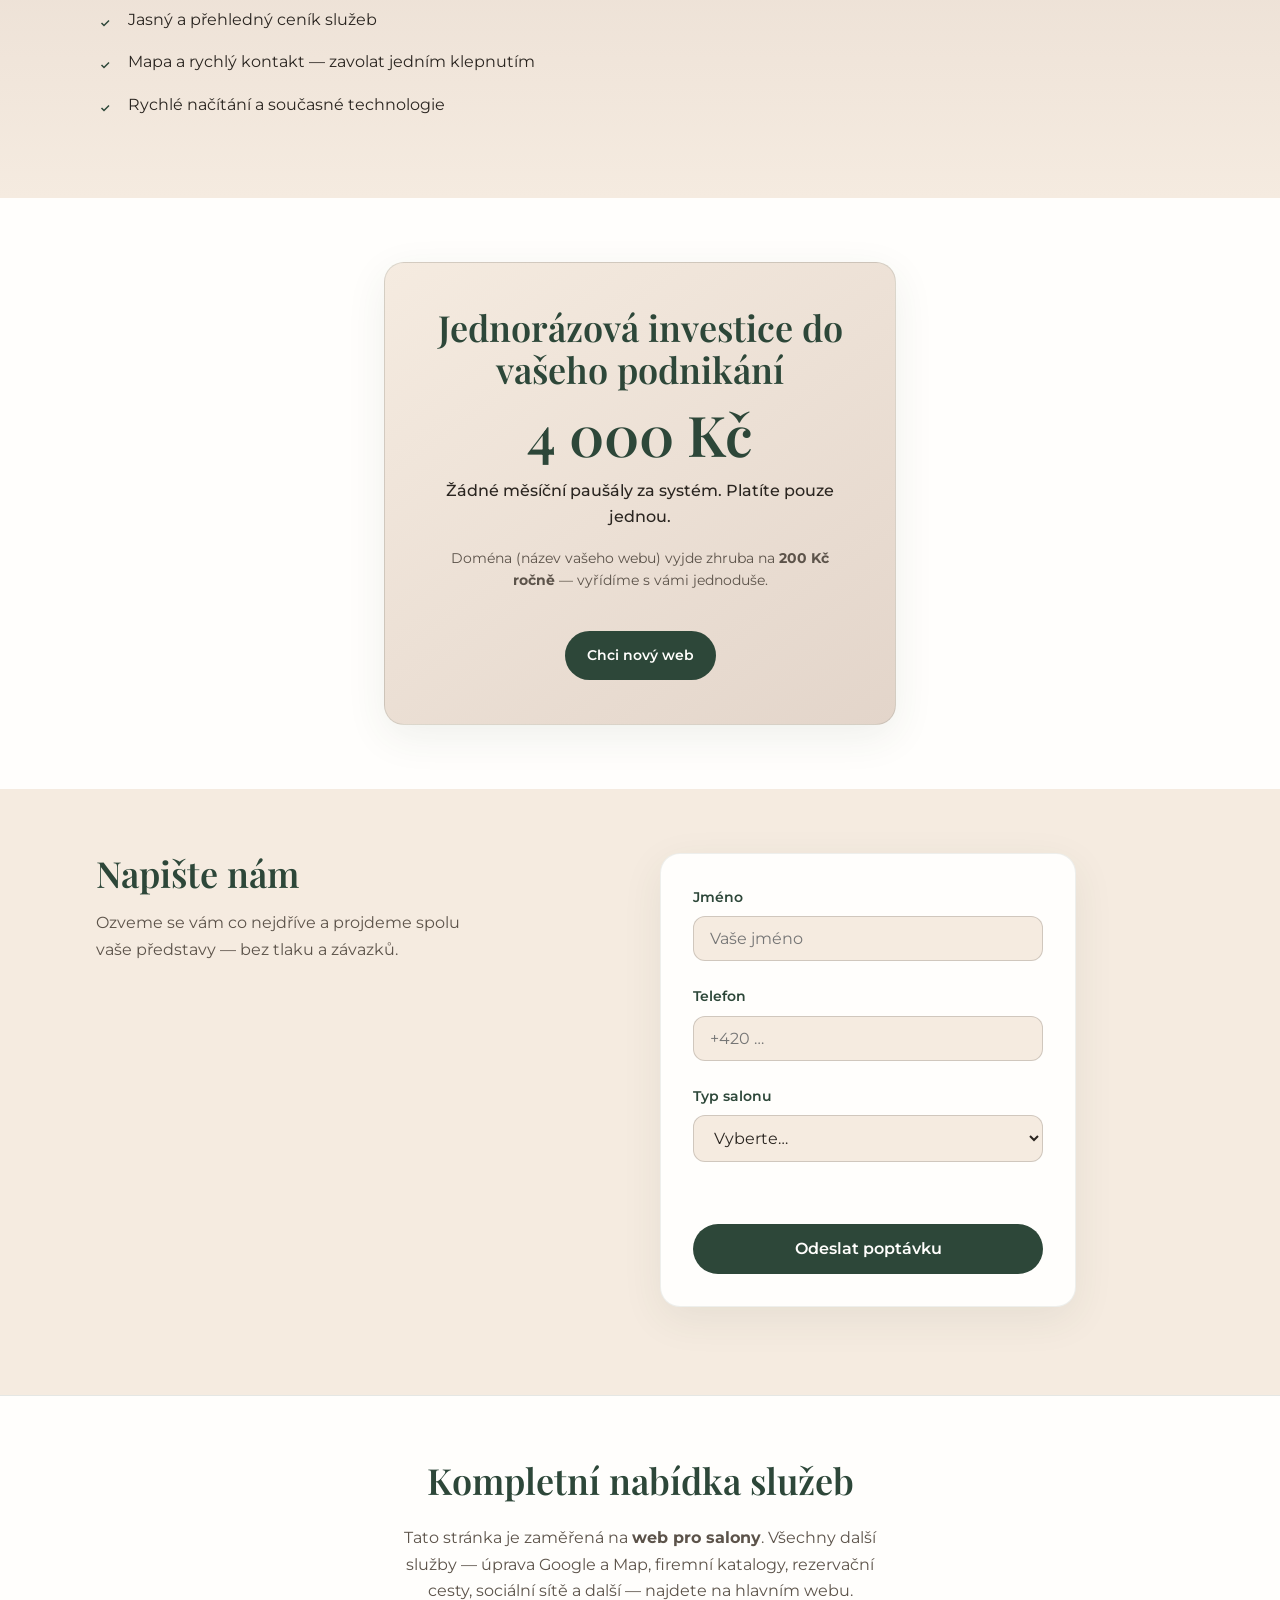
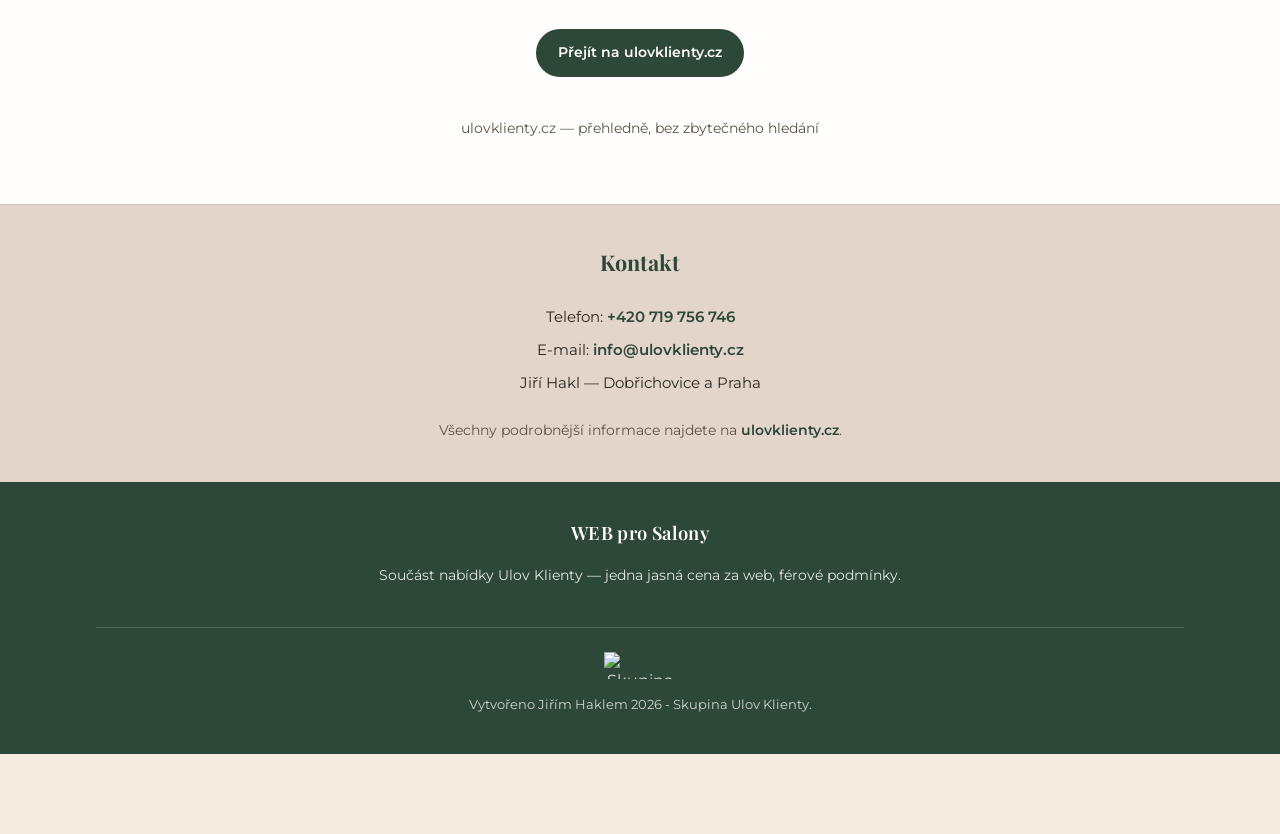
==== commit cce7a4b0: "Poptávka z úvodu přes FormSubmit na info@ulovklienty.cz (jako podklady) Made-with: Cursor" ====
--- a/index.html
+++ b/index.html
@@ -129,11 +129,7 @@
           <h2 id="contact-title">Napište nám</h2>
           <p>Ozveme se vám co nejdříve a projdeme spolu vaše představy — bez tlaku a závazků.</p>
         </div>
-        <form class="form" name="poptavka" method="POST" data-netlify="true" netlify-honeypot="bot-field" action="/thank-you.html">
-          <input type="hidden" name="form-name" value="poptavka">
-          <p class="honeypot" aria-hidden="true">
-            <label>Nevyplňujte: <input name="bot-field"></label>
-          </p>
+        <form id="poptavkaForm" class="form" name="poptavka" method="post" action="#" novalidate>
           <div class="form__row">
             <label for="jmeno">Jméno</label>
             <input id="jmeno" name="jmeno" type="text" autocomplete="name" required placeholder="Vaše jméno">
@@ -153,6 +149,7 @@
               <option value="jine">Jiný beauty provoz</option>
             </select>
           </div>
+          <p id="poptavkaFormStatus" class="form__status" aria-live="polite"></p>
           <button class="btn btn--primary btn--block" type="submit">Odeslat poptávku</button>
         </form>
       </div>
@@ -192,6 +189,7 @@
   </footer>
 
   <script src="script.js" defer></script>
+  <script src="poptavka-form.js" defer></script>
   <script src="cookie-consent.js" defer></script>
 </body>
 </html>
--- a/styles.css
+++ b/styles.css
@@ -559,6 +559,12 @@
   overflow: hidden;
 }
 
+.form__status {
+  min-height: 1.5em;
+  margin: 0 0 var(--space-sm);
+  font-size: 0.9rem;
+}
+
 /* Footer */
 /* Kontakt nad patičkou */
 .site-contact-bottom {
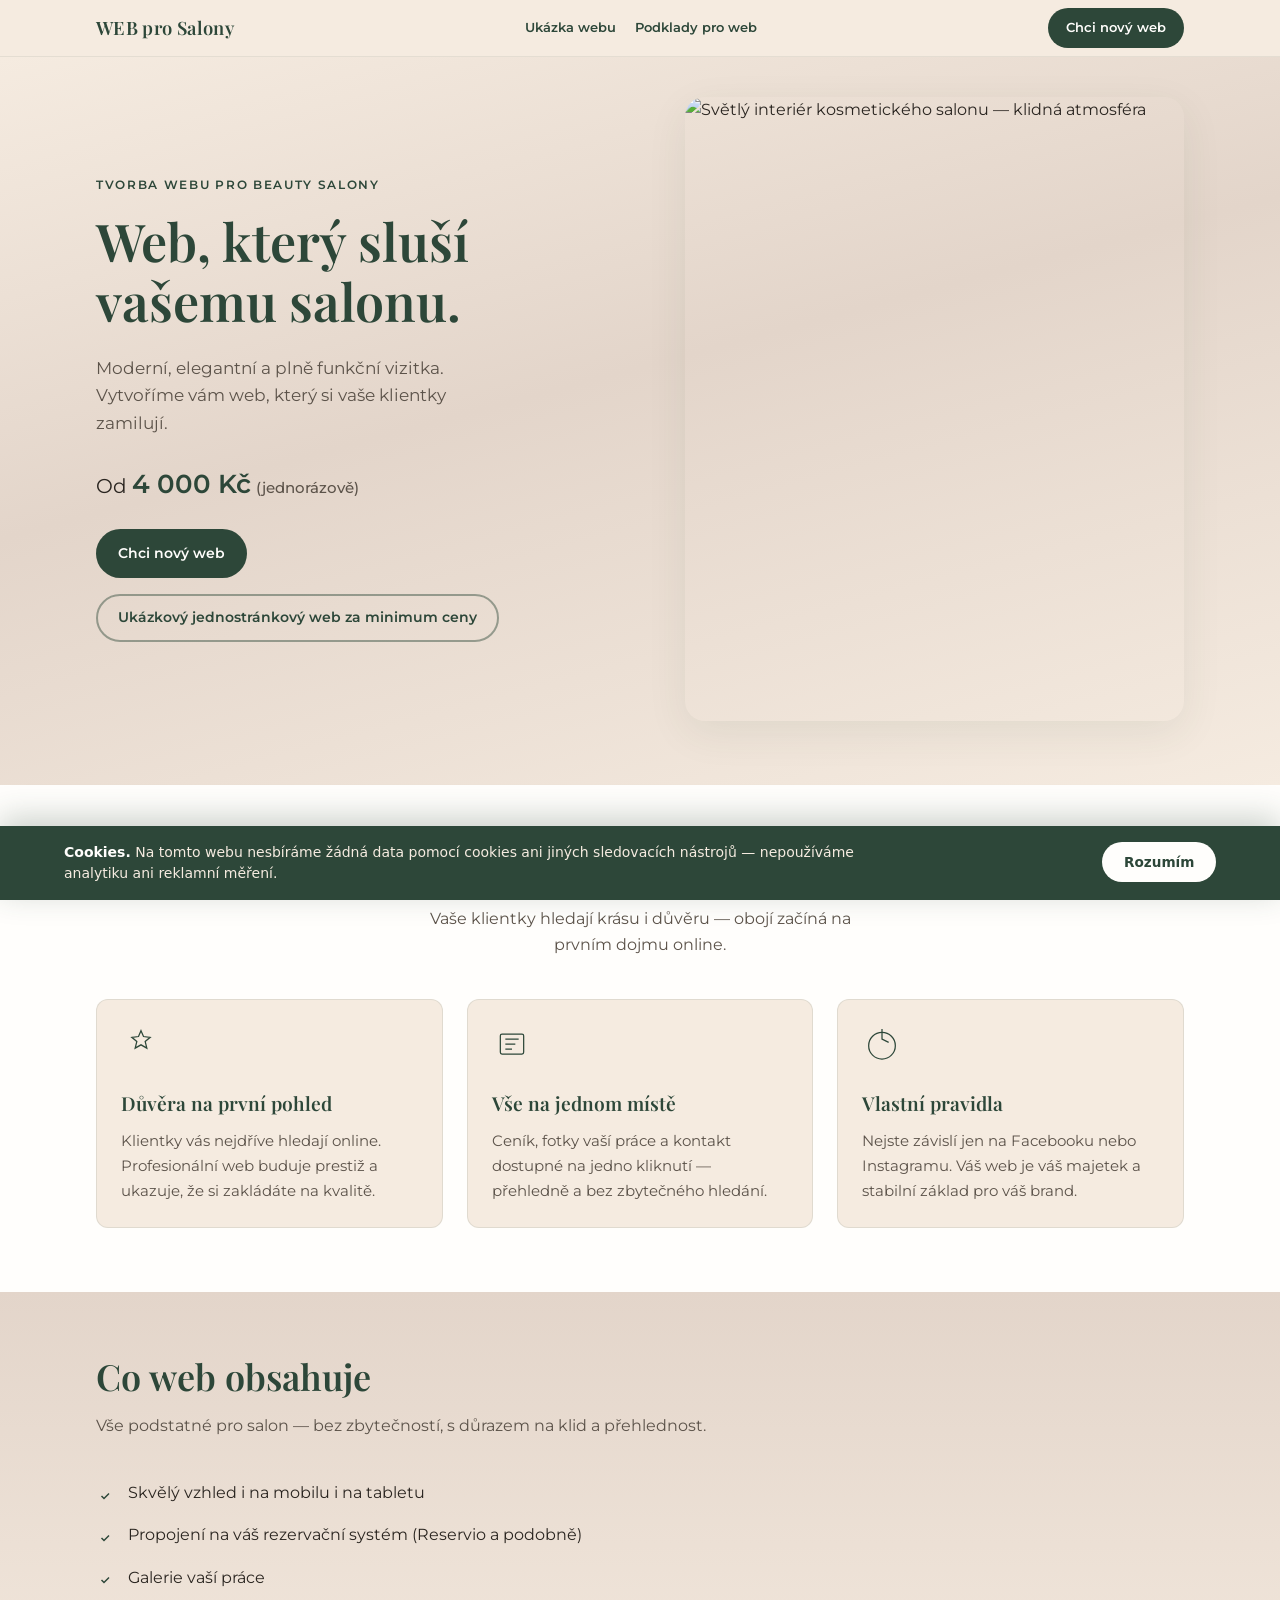
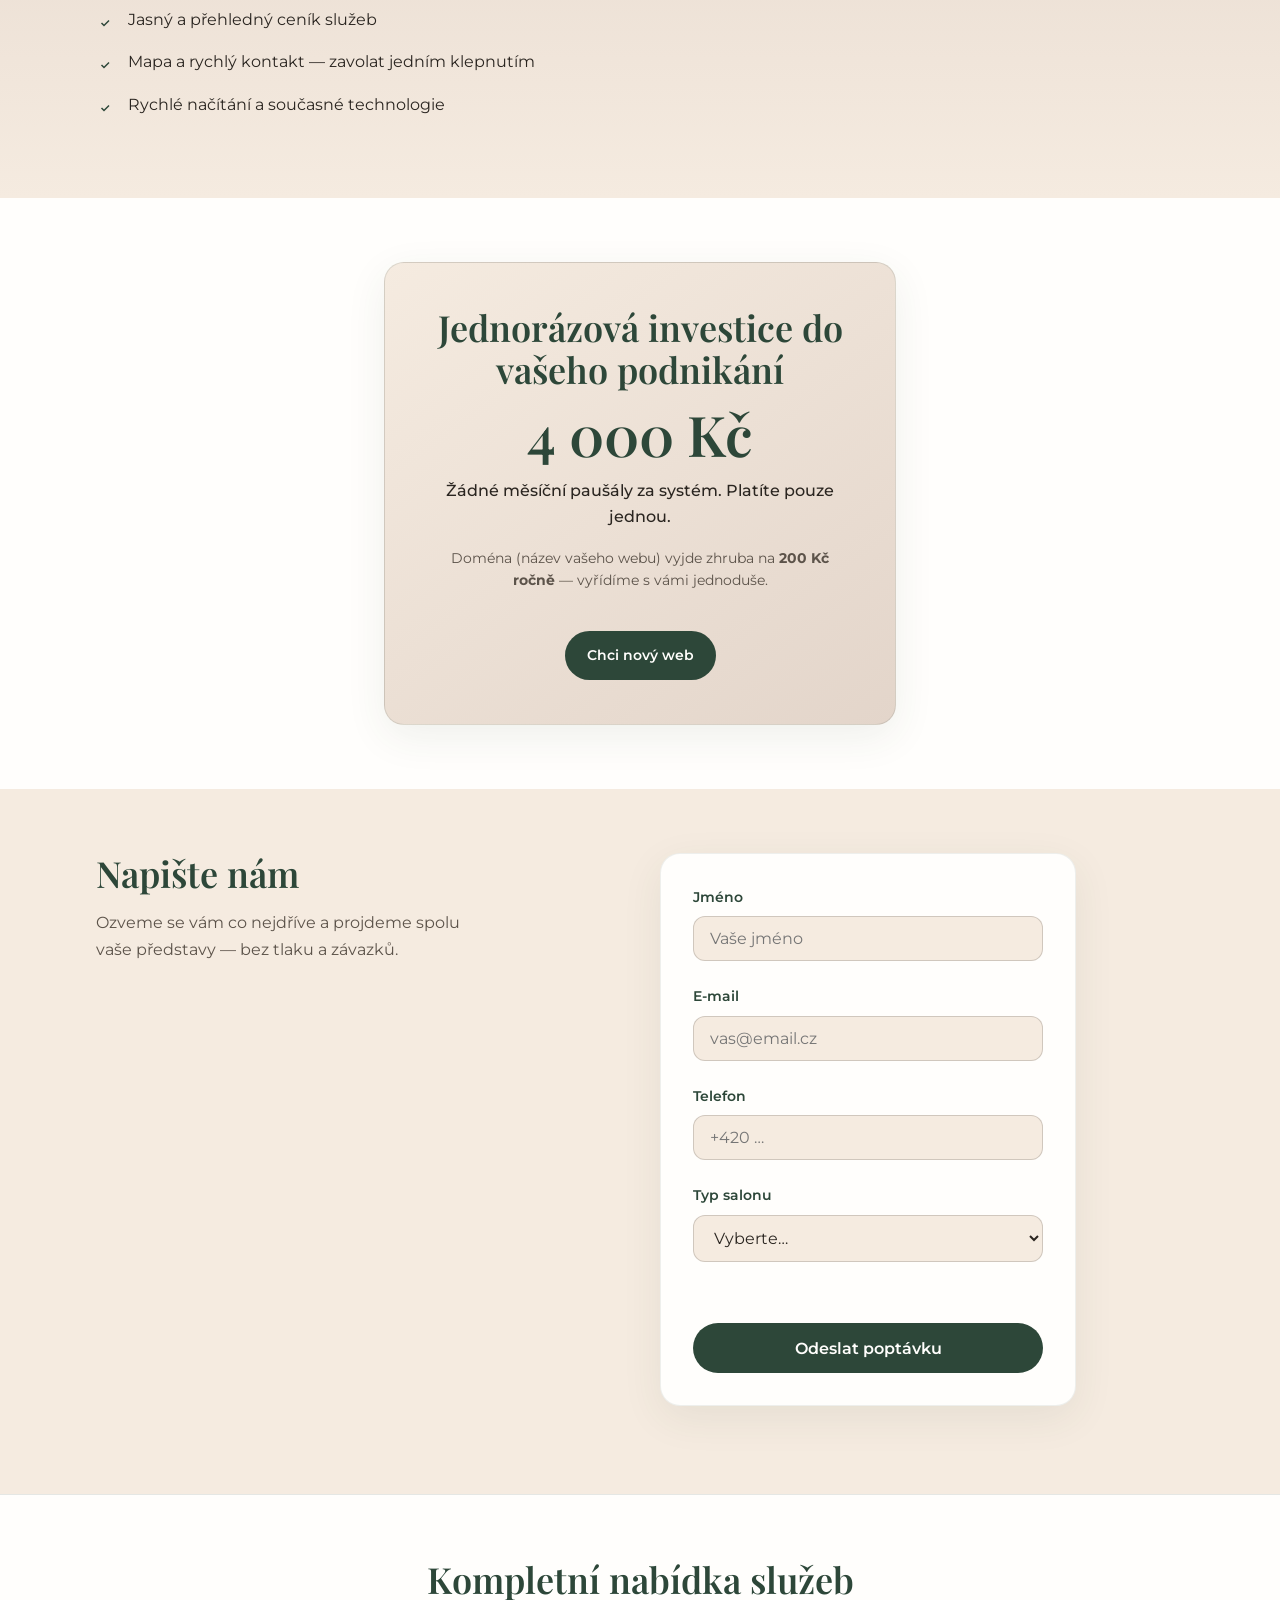
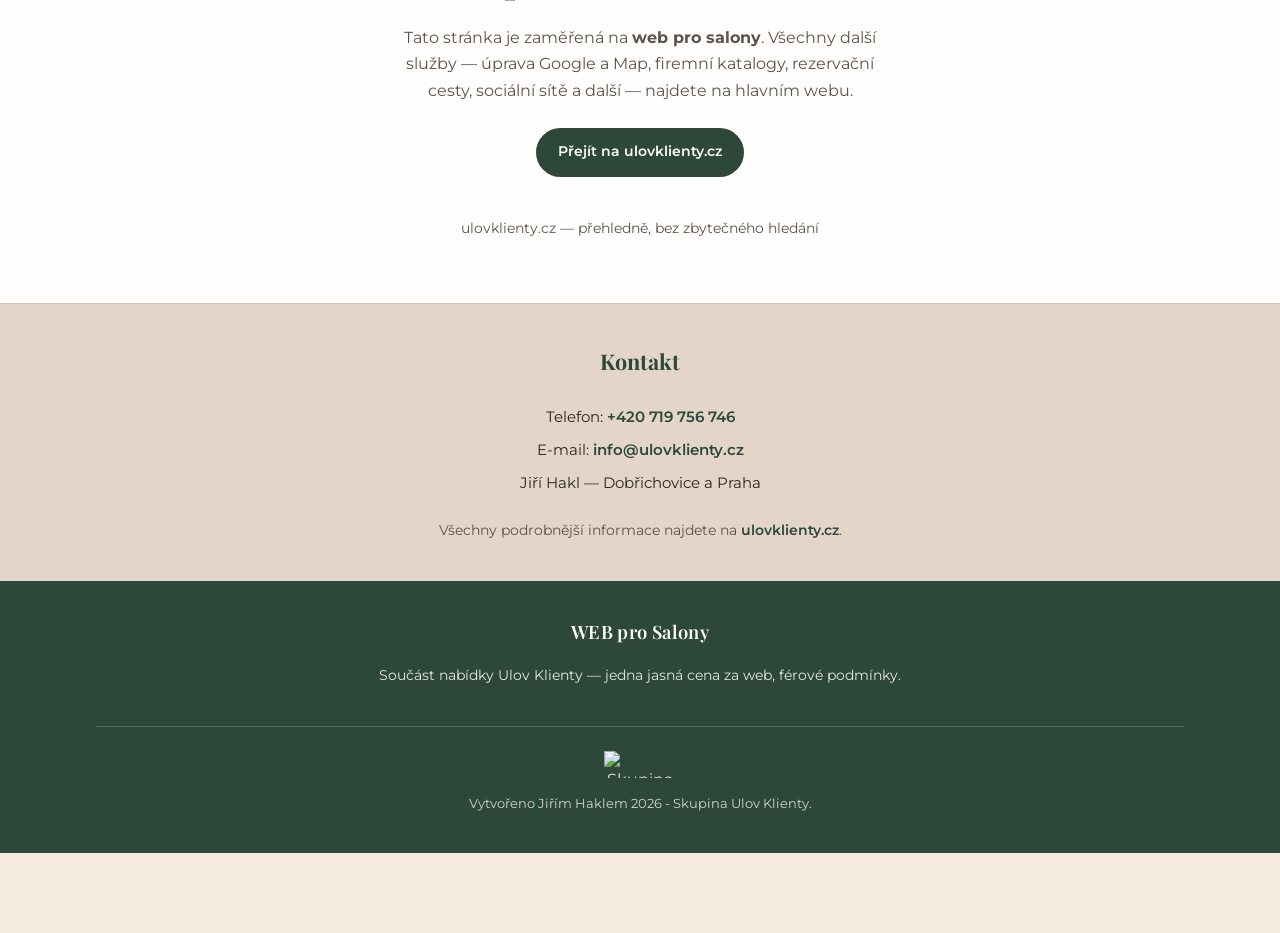
==== commit 13062946: "Poptávka: povinné pole e-mail, text poděkování Made-with: Cursor" ====
--- a/index.html
+++ b/index.html
@@ -135,6 +135,10 @@
             <input id="jmeno" name="jmeno" type="text" autocomplete="name" required placeholder="Vaše jméno">
           </div>
           <div class="form__row">
+            <label for="email-poptavka">E-mail</label>
+            <input id="email-poptavka" name="email" type="email" autocomplete="email" inputmode="email" required placeholder="vas@email.cz">
+          </div>
+          <div class="form__row">
             <label for="telefon">Telefon</label>
             <input id="telefon" name="telefon" type="tel" autocomplete="tel" required placeholder="+420 …">
           </div>
